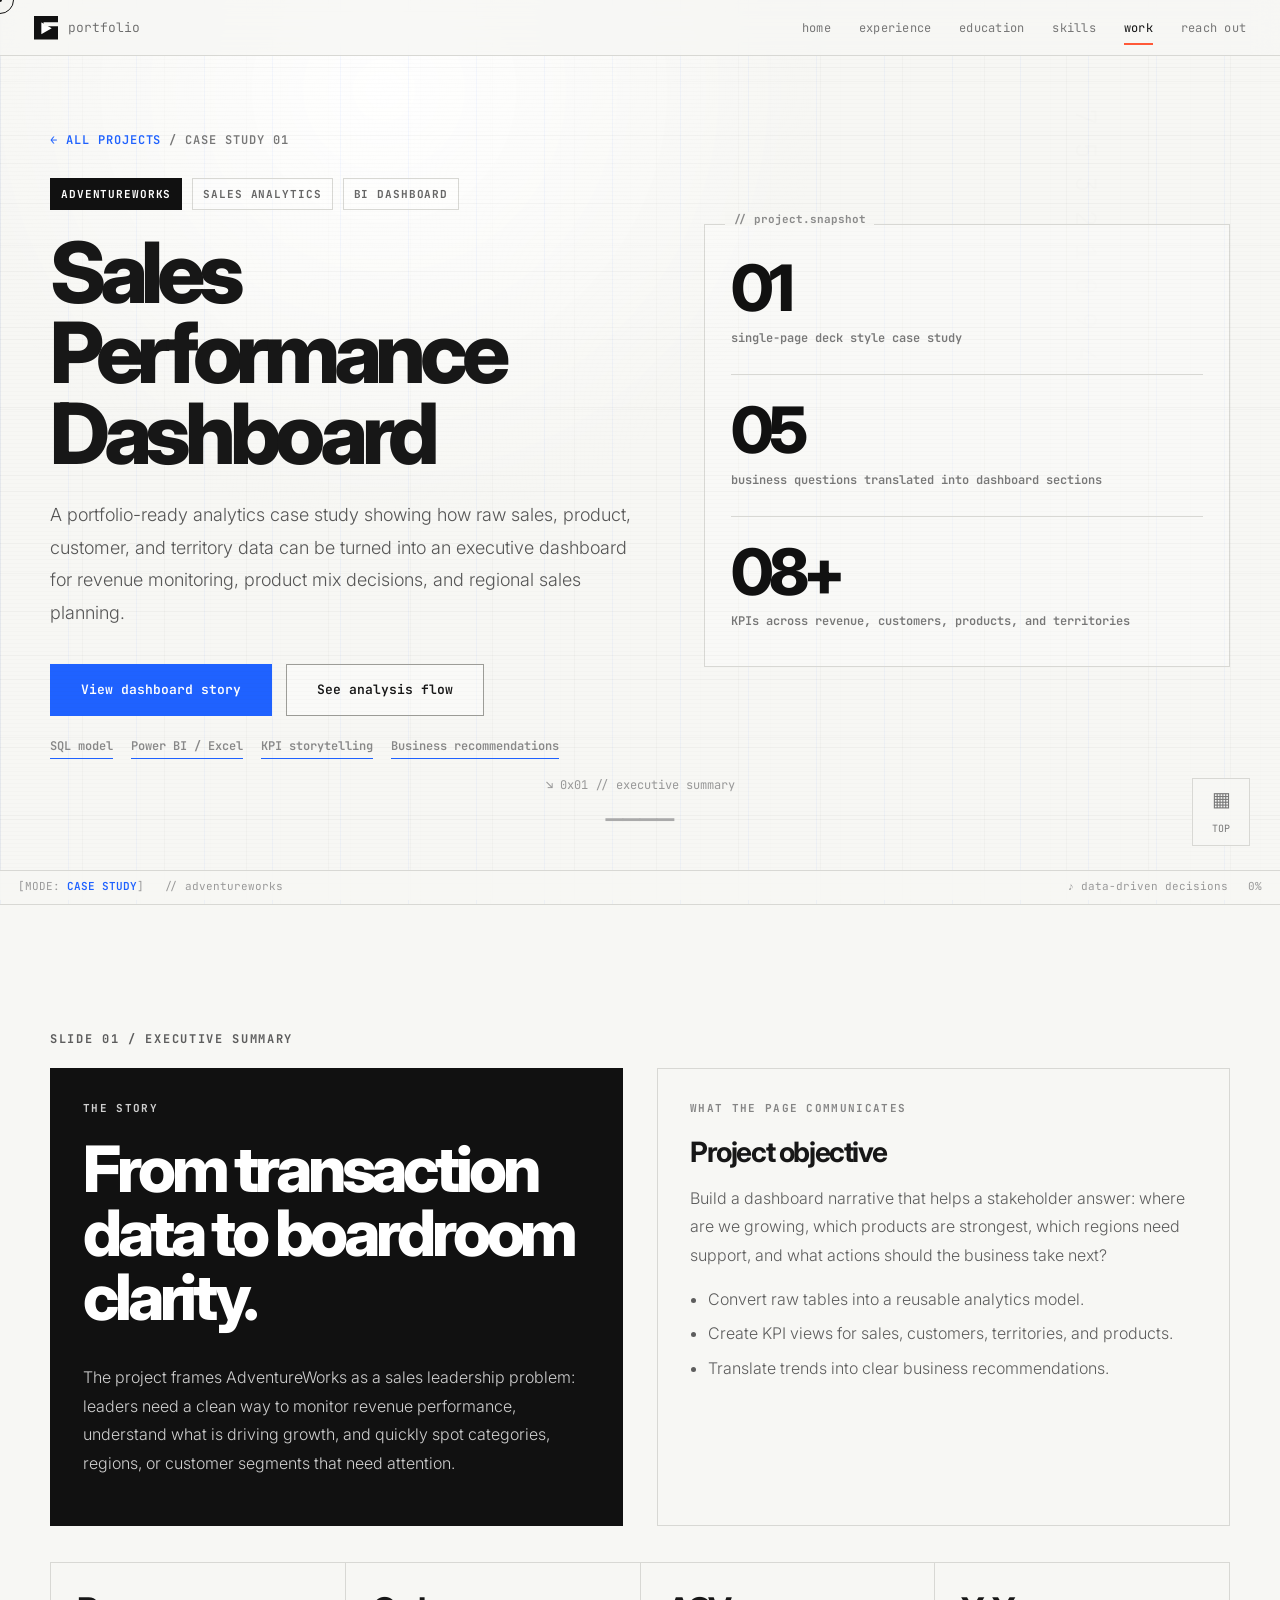
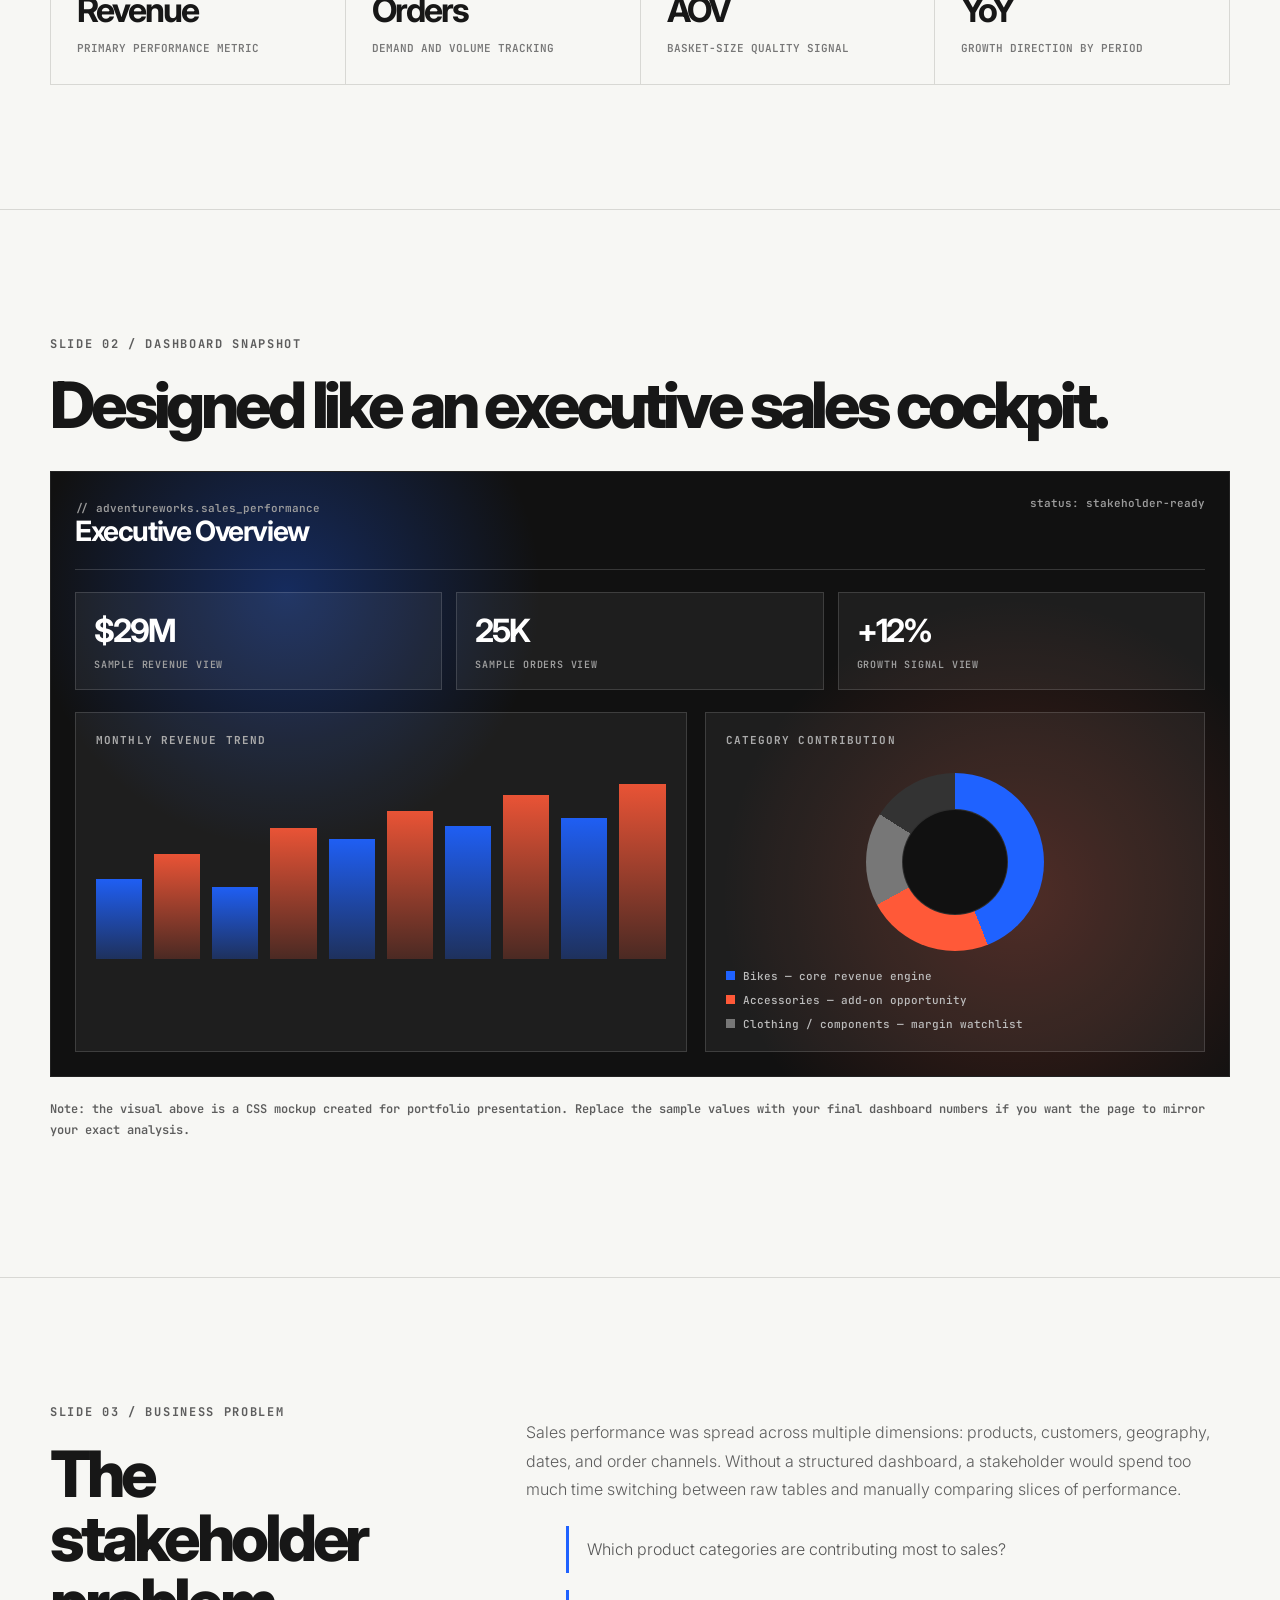
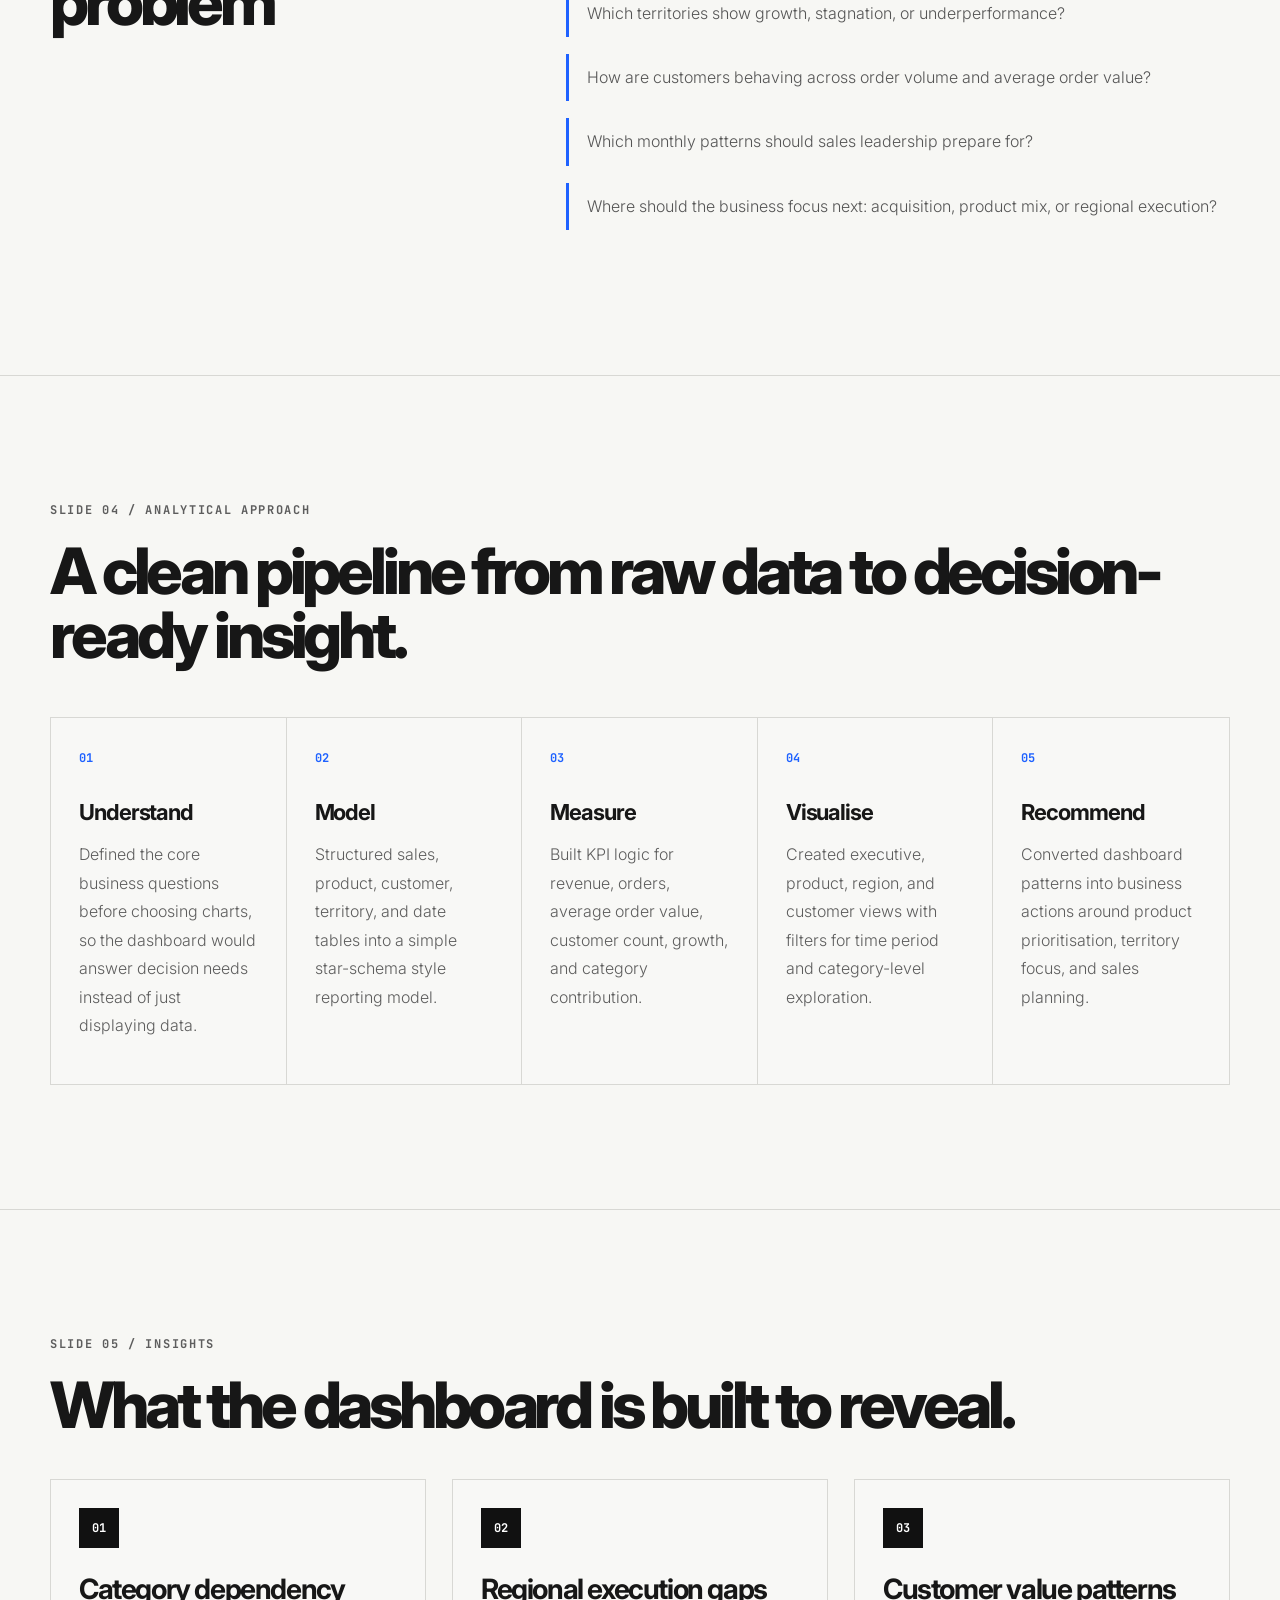
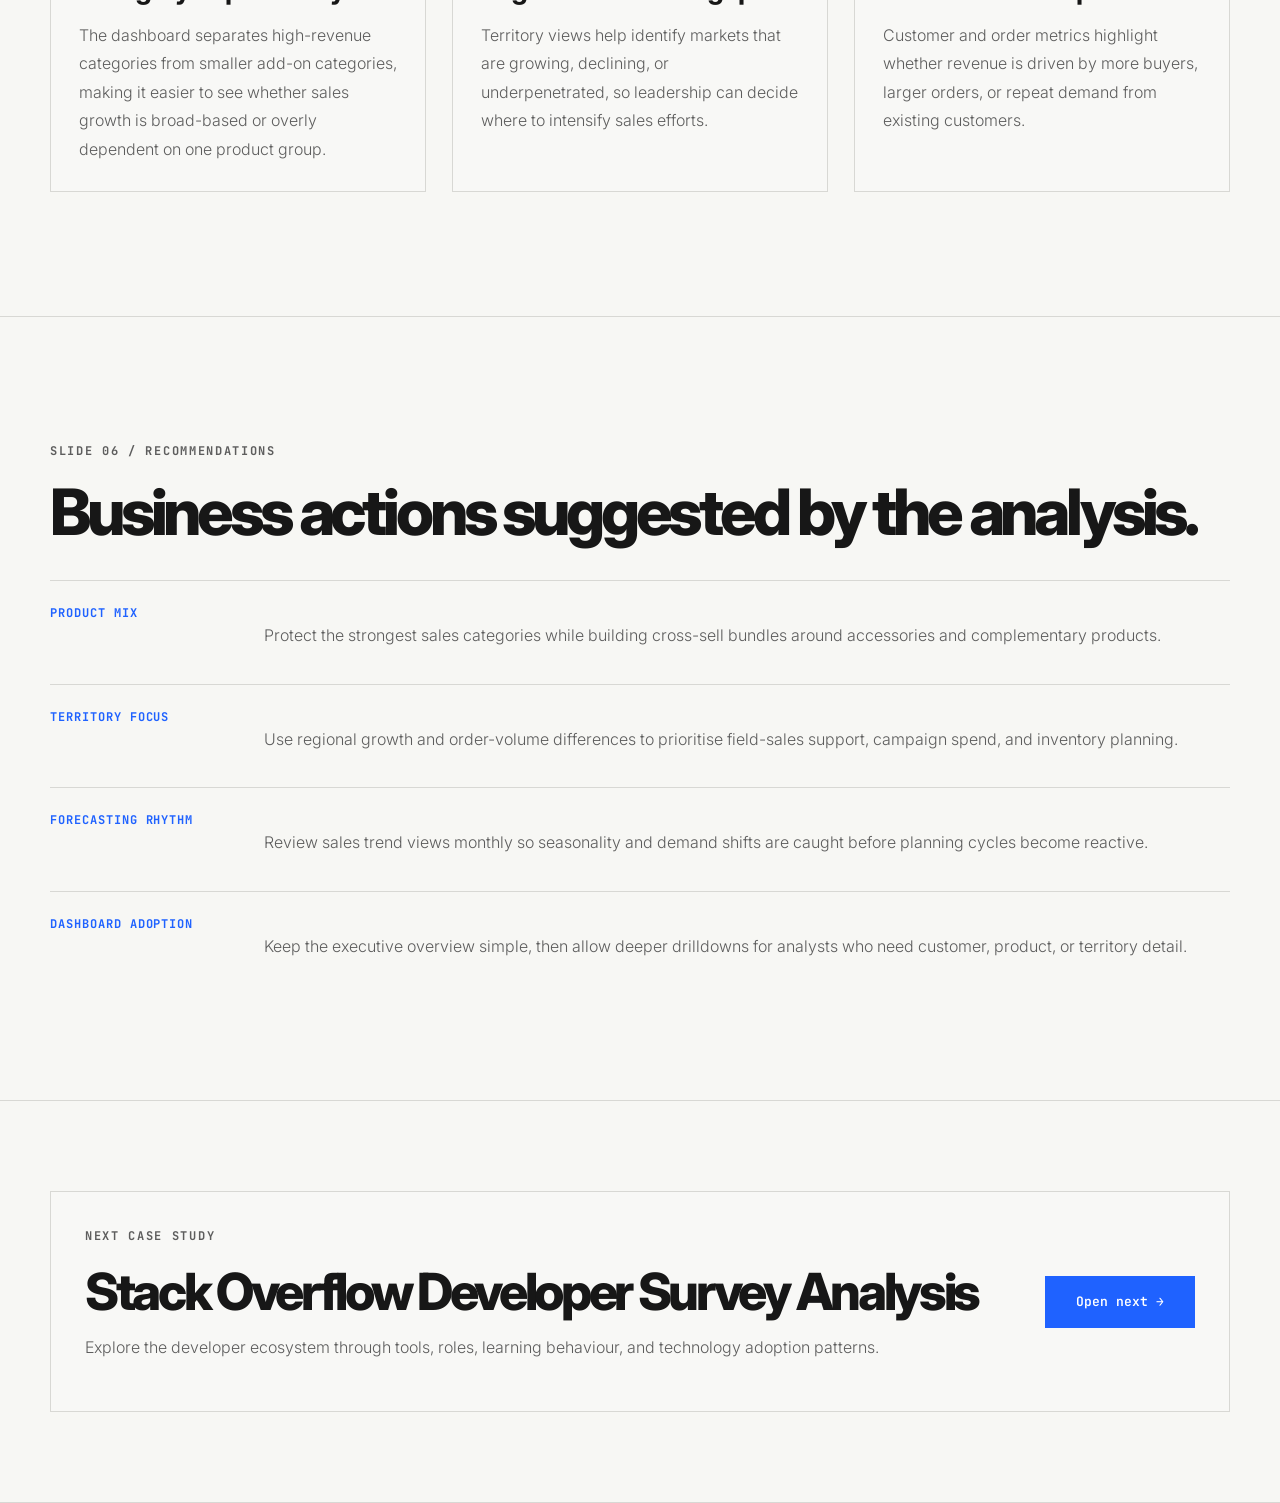
==== adventureworks.html @ e832372d "projects page added" ====
<!DOCTYPE html>
<html lang="en">
<head>
  <meta charset="UTF-8" />
  <meta name="viewport" content="width=device-width, initial-scale=1.0" />
  <title>AdventureWorks Case Study — Abhinav Dhiman</title>
  <link rel="preconnect" href="https://fonts.googleapis.com">
  <link rel="preconnect" href="https://fonts.gstatic.com" crossorigin>
  <link href="https://fonts.googleapis.com/css2?family=Inter:wght@300;400;500;600;700;800&family=JetBrains+Mono:wght@300;400;500;600;700&display=swap" rel="stylesheet">
  <link rel="stylesheet" href="styles.css" />
</head>
<body class="case-study-page">
  <div class="cursor" aria-hidden="true"><span></span></div>
  <div class="scanlines" aria-hidden="true"></div>

  <header class="site-header" id="header">
    <a href="index.html#home" class="brand" aria-label="Abhinav Dhiman home">
      <span class="brand-mark">▶</span>
      <span>portfolio</span>
    </a>
    <nav class="nav" aria-label="Primary navigation">
      <a href="index.html#home">home</a>
      <a href="index.html#experience">experience</a>
      <a href="index.html#education">education</a>
      <a href="index.html#skills">skills</a>
      <a href="index.html#work" class="active">work</a>
      <a href="index.html#contact">reach out</a>
    </nav>
  </header>

  <main>
    <section class="case-hero section" id="overview">
      <div class="matrix-bg" aria-hidden="true"></div>
      <div class="container case-hero-grid">
        <div class="reveal">
          <div class="crumb"><a href="projects.html">← all projects</a> / case study 01</div>
          <div class="case-kicker"><span>AdventureWorks</span><span>Sales Analytics</span><span>BI Dashboard</span></div>
          <h1>Sales Performance Dashboard</h1>
          <p class="case-subtitle">A portfolio-ready analytics case study showing how raw sales, product, customer, and territory data can be turned into an executive dashboard for revenue monitoring, product mix decisions, and regional sales planning.</p>
          <div class="case-actions">
            <a class="btn primary" href="#dashboard">View dashboard story</a>
            <a class="btn secondary" href="#process">See analysis flow</a>
          </div>
          <div class="code-strip">
            <span>SQL model</span><span>Power BI / Excel</span><span>KPI storytelling</span><span>Business recommendations</span>
          </div>
        </div>
        <aside class="case-side-panel reveal">
          <div class="case-metric-hero"><b>01</b><span>single-page deck style case study</span></div>
          <div class="case-metric-hero"><b>05</b><span>business questions translated into dashboard sections</span></div>
          <div class="case-metric-hero"><b>08+</b><span>KPIs across revenue, customers, products, and territories</span></div>
        </aside>
      </div>
      <a class="scroll-cue" href="#summary">↘ 0x01 // executive summary<span>────</span></a>
    </section>

    <section class="case-section" id="summary">
      <div class="container">
        <p class="slide-label reveal">slide 01 / executive summary</p>
        <div class="deck-grid">
          <article class="deck-card featured reveal">
            <span class="mini-label">the story</span>
            <h2>From transaction data to boardroom clarity.</h2>
            <p>The project frames AdventureWorks as a sales leadership problem: leaders need a clean way to monitor revenue performance, understand what is driving growth, and quickly spot categories, regions, or customer segments that need attention.</p>
          </article>
          <article class="deck-card reveal">
            <span class="mini-label">what the page communicates</span>
            <h3>Project objective</h3>
            <p>Build a dashboard narrative that helps a stakeholder answer: where are we growing, which products are strongest, which regions need support, and what actions should the business take next?</p>
            <ul>
              <li>Convert raw tables into a reusable analytics model.</li>
              <li>Create KPI views for sales, customers, territories, and products.</li>
              <li>Translate trends into clear business recommendations.</li>
            </ul>
          </article>
        </div>

        <div class="stat-grid reveal">
          <div class="stat-card"><b>Revenue</b><span>primary performance metric</span></div>
          <div class="stat-card"><b>Orders</b><span>demand and volume tracking</span></div>
          <div class="stat-card"><b>AOV</b><span>basket-size quality signal</span></div>
          <div class="stat-card"><b>YoY</b><span>growth direction by period</span></div>
        </div>
      </div>
    </section>

    <section class="case-section" id="dashboard">
      <div class="container">
        <p class="slide-label reveal">slide 02 / dashboard snapshot</p>
        <h2 class="reveal">Designed like an executive sales cockpit.</h2>
        <div class="dashboard-frame reveal" aria-label="AdventureWorks dashboard visual mockup">
          <div class="dash-top">
            <div>
              <span>// adventureworks.sales_performance</span>
              <h3>Executive Overview</h3>
            </div>
            <span>status: stakeholder-ready</span>
          </div>
          <div class="dash-kpis">
            <div><b>$29M</b><small>sample revenue view</small></div>
            <div><b>25K</b><small>sample orders view</small></div>
            <div><b>+12%</b><small>growth signal view</small></div>
          </div>
          <div class="dash-body">
            <div class="chart-panel">
              <div class="chart-title">monthly revenue trend</div>
              <div class="bars"><i style="height:42%"></i><i style="height:55%"></i><i style="height:38%"></i><i style="height:69%"></i><i style="height:63%"></i><i style="height:78%"></i><i style="height:70%"></i><i style="height:86%"></i><i style="height:74%"></i><i style="height:92%"></i></div>
            </div>
            <div class="chart-panel">
              <div class="chart-title">category contribution</div>
              <div class="donut"></div>
              <div class="legend">
                <span><i></i>Bikes — core revenue engine</span>
                <span><i></i>Accessories — add-on opportunity</span>
                <span><i></i>Clothing / components — margin watchlist</span>
              </div>
            </div>
          </div>
        </div>
        <p class="case-note reveal">Note: the visual above is a CSS mockup created for portfolio presentation. Replace the sample values with your final dashboard numbers if you want the page to mirror your exact analysis.</p>
      </div>
    </section>

    <section class="case-section" id="problem">
      <div class="container two-col-copy">
        <div class="reveal">
          <p class="slide-label">slide 03 / business problem</p>
          <h2>The stakeholder problem</h2>
        </div>
        <div class="reveal">
          <p>Sales performance was spread across multiple dimensions: products, customers, geography, dates, and order channels. Without a structured dashboard, a stakeholder would spend too much time switching between raw tables and manually comparing slices of performance.</p>
          <ul class="question-list">
            <li>Which product categories are contributing most to sales?</li>
            <li>Which territories show growth, stagnation, or underperformance?</li>
            <li>How are customers behaving across order volume and average order value?</li>
            <li>Which monthly patterns should sales leadership prepare for?</li>
            <li>Where should the business focus next: acquisition, product mix, or regional execution?</li>
          </ul>
        </div>
      </div>
    </section>

    <section class="case-section" id="process">
      <div class="container">
        <p class="slide-label reveal">slide 04 / analytical approach</p>
        <h2 class="reveal">A clean pipeline from raw data to decision-ready insight.</h2>
        <div class="process-grid reveal">
          <article class="process-step"><small>01</small><h3>Understand</h3><p>Defined the core business questions before choosing charts, so the dashboard would answer decision needs instead of just displaying data.</p></article>
          <article class="process-step"><small>02</small><h3>Model</h3><p>Structured sales, product, customer, territory, and date tables into a simple star-schema style reporting model.</p></article>
          <article class="process-step"><small>03</small><h3>Measure</h3><p>Built KPI logic for revenue, orders, average order value, customer count, growth, and category contribution.</p></article>
          <article class="process-step"><small>04</small><h3>Visualise</h3><p>Created executive, product, region, and customer views with filters for time period and category-level exploration.</p></article>
          <article class="process-step"><small>05</small><h3>Recommend</h3><p>Converted dashboard patterns into business actions around product prioritisation, territory focus, and sales planning.</p></article>
        </div>
      </div>
    </section>

    <section class="case-section" id="insights">
      <div class="container">
        <p class="slide-label reveal">slide 05 / insights</p>
        <h2 class="reveal">What the dashboard is built to reveal.</h2>
        <div class="insight-grid">
          <article class="insight-card reveal"><span class="num">01</span><h3>Category dependency</h3><p>The dashboard separates high-revenue categories from smaller add-on categories, making it easier to see whether sales growth is broad-based or overly dependent on one product group.</p></article>
          <article class="insight-card reveal"><span class="num">02</span><h3>Regional execution gaps</h3><p>Territory views help identify markets that are growing, declining, or underpenetrated, so leadership can decide where to intensify sales efforts.</p></article>
          <article class="insight-card reveal"><span class="num">03</span><h3>Customer value patterns</h3><p>Customer and order metrics highlight whether revenue is driven by more buyers, larger orders, or repeat demand from existing customers.</p></article>
        </div>
      </div>
    </section>

    <section class="case-section" id="recommendations">
      <div class="container">
        <p class="slide-label reveal">slide 06 / recommendations</p>
        <h2 class="reveal">Business actions suggested by the analysis.</h2>
        <div class="recommendation-list reveal">
          <div class="recommendation-item"><strong>Product mix</strong><p>Protect the strongest sales categories while building cross-sell bundles around accessories and complementary products.</p></div>
          <div class="recommendation-item"><strong>Territory focus</strong><p>Use regional growth and order-volume differences to prioritise field-sales support, campaign spend, and inventory planning.</p></div>
          <div class="recommendation-item"><strong>Forecasting rhythm</strong><p>Review sales trend views monthly so seasonality and demand shifts are caught before planning cycles become reactive.</p></div>
          <div class="recommendation-item"><strong>Dashboard adoption</strong><p>Keep the executive overview simple, then allow deeper drilldowns for analysts who need customer, product, or territory detail.</p></div>
        </div>
      </div>
    </section>

    <section class="case-section compact" id="next">
      <div class="container">
        <div class="next-project reveal">
          <div>
            <p class="slide-label">next case study</p>
            <h2>Stack Overflow Developer Survey Analysis</h2>
            <p>Explore the developer ecosystem through tools, roles, learning behaviour, and technology adoption patterns.</p>
          </div>
          <a class="btn primary" href="stackoverflow.html">Open next →</a>
        </div>
      </div>
    </section>
  </main>

  <button class="top-btn" onclick="window.scrollTo({top:0,behavior:'smooth'})" aria-label="Back to top">▦<br><span>TOP</span></button>
  <div class="statusbar"><span>[MODE: <b>CASE STUDY</b>]</span><span>// adventureworks</span><span>♪ data-driven decisions</span><span id="progress">0%</span></div>
  <script src="script.js"></script>
</body>
</html>
---- styles.css ----
:root{
  --bg:#f7f7f4; --ink:#171717; --muted:#7c7c7c; --faint:#ababab; --line:#d8d8d4;
  --blue:#1f62ff; --orange:#ff5938; --green:#2fbf62; --panel:#efefeb;
  --mono:'JetBrains Mono','Courier New',monospace; --sans:'Inter',Arial,sans-serif;
}
*{box-sizing:border-box} html{scroll-behavior:smooth} body{margin:0;background:var(--bg);color:var(--ink);font-family:var(--sans);font-weight:300;overflow-x:hidden;cursor:none}
a,button{cursor:none} a{color:inherit;text-decoration:none}
body:before{content:"";position:fixed;inset:0;z-index:-4;pointer-events:none;background:radial-gradient(circle at 30% 10%,rgba(255,255,255,.96),transparent 36%),linear-gradient(90deg,rgba(0,0,0,.025) 1px,transparent 1px),linear-gradient(0deg,rgba(0,0,0,.018) 1px,transparent 1px);background-size:auto,82px 82px,82px 82px}.scanlines{position:fixed;inset:0;pointer-events:none;background:repeating-linear-gradient(0deg,rgba(0,0,0,.018),rgba(0,0,0,.018) 1px,transparent 1px,transparent 4px);opacity:.52;z-index:50;mix-blend-mode:multiply}.site-header{height:56px;position:fixed;inset:0 0 auto;z-index:70;display:flex;align-items:center;justify-content:space-between;padding:0 34px;background:rgba(247,247,244,.80);backdrop-filter:blur(12px);border-bottom:1px solid var(--line)}.brand{display:flex;align-items:center;gap:10px;font-family:var(--mono);font-size:13px;color:#666}.brand-mark{width:24px;height:24px;background:#111;color:#fff;display:grid;place-items:center;font:700 13px var(--sans);clip-path:polygon(0 0,100% 0,100% 28%,40% 28%,40% 45%,100% 45%,100% 100%,0 100%)}.nav{display:flex;gap:28px}.nav a{font:400 12px var(--mono);color:#777;letter-spacing:.02em;padding:22px 0;position:relative}.nav a:after{content:"";position:absolute;left:0;bottom:13px;width:0;height:2px;background:var(--orange);transition:.25s}.nav a:hover,.nav a.active{color:#111}.nav a:hover:after,.nav a.active:after{width:100%}.container{width:min(1180px,calc(100% - 56px));margin:0 auto}.section{position:relative;min-height:78vh;padding:145px 0;border-bottom:1px solid var(--line);overflow:hidden}.hero{min-height:100vh;display:flex;align-items:center}.hero-grid{display:grid;grid-template-columns:1fr .85fr;align-items:center;gap:96px}.eyebrow{font:500 13px var(--mono);color:#8d8d8d;margin:0 0 16px}.stats-line{font:500 13px var(--mono);color:#999;margin:0 0 22px}.stats-line span{color:var(--blue);text-decoration:underline;text-underline-offset:3px}.hero h1{font-size:clamp(58px,7vw,104px);line-height:.96;margin:0 0 22px;font-weight:800;letter-spacing:-.075em;text-shadow:0 8px 0 rgba(31,98,255,.13),1px 0 0 rgba(255,89,56,.25)}.hero h2{font:500 18px/1.5 var(--mono);color:#777;margin:0 0 26px}.lead{max-width:610px;color:#646464;line-height:1.85;font-size:16px}.hero-actions{display:flex;gap:14px;flex-wrap:wrap;margin-top:34px}.btn{height:52px;padding:0 30px;display:inline-flex;align-items:center;justify-content:center;border:1px solid #9d9d98;background:transparent;font:600 13px var(--mono);transition:.25s;position:relative;overflow:hidden}.btn:before{content:"";position:absolute;inset:0;background:rgba(31,98,255,.07);transform:translateX(-105%);transition:.25s}.btn:hover:before{transform:translateX(0)}.btn.primary{background:var(--blue);border-color:var(--blue);color:white}.btn.secondary{background:rgba(255,255,255,.35)}.btn.tertiary{border-color:transparent;color:var(--blue);padding-inline:18px}.btn:hover{transform:translateY(-2px);border-color:var(--blue);box-shadow:0 16px 38px rgba(0,0,0,.06)}.photo-frame{justify-self:center;width:min(430px,100%);border:1px solid rgba(0,0,0,.10);padding:28px;background:rgba(255,255,255,.18)}.photo-box{height:520px;background:linear-gradient(135deg,#e7e5df,#f6f5f1);display:grid;place-items:center;position:relative}.photo-box:before{content:"";position:absolute;inset:20%;background:radial-gradient(circle,rgba(31,98,255,.14),transparent 56%);filter:blur(24px)}.photo-box small,.photo-icon{position:relative;color:#8e8e8e;font-family:var(--mono)}.photo-icon{font-size:40px;opacity:.35}.photo-box small{position:absolute;top:50%;transform:translateY(32px)}.matrix-bg{position:absolute;inset:0;pointer-events:none;opacity:.26;background:linear-gradient(90deg,rgba(0,0,0,.02) 1px,transparent 1px),linear-gradient(0deg,rgba(0,0,0,.02) 1px,transparent 1px);background-size:70px 70px}.matrix-bg:after{content:"7 5 3 2 1 0 9 4";position:absolute;right:13%;top:12%;font:300 28px/2 var(--mono);white-space:pre;color:rgba(0,0,0,.04);writing-mode:vertical-rl}.scroll-cue{position:absolute;bottom:66px;left:50%;transform:translateX(-50%);font:12px var(--mono);color:#999;text-align:center}.scroll-cue span{display:block;font-size:28px;margin-top:8px;color:#aaa}.section-number{position:absolute;right:9%;top:105px;font-size:128px;font-weight:800;color:rgba(0,0,0,.052);letter-spacing:-.08em}.section h2{font-size:clamp(48px,5vw,72px);line-height:1.02;margin:0 0 52px;font-weight:800;letter-spacing:-.065em;text-shadow:0 7px 0 rgba(31,98,255,.09),1px 0 0 rgba(255,89,56,.18)}.section-head{position:relative;max-width:720px}.history-list{max-width:980px;margin:45px auto 0}.history-item{display:grid;grid-template-columns:210px 1fr;gap:48px;padding:34px 0;border-bottom:1px solid var(--line)}.history-date{font:12px var(--mono);color:#777}.history-date i{display:block;width:9px;height:9px;background:var(--blue);margin-top:24px}.history-copy h3{font-size:25px;margin:0 0 6px;font-weight:700;letter-spacing:-.04em}.meta{font-family:var(--mono)!important;color:#777!important;font-size:13px!important}.history-copy p{line-height:1.75;color:#555;margin:12px 0}.tags{display:flex;gap:9px;flex-wrap:wrap;margin-top:16px}.tags span{font:11px var(--mono);padding:6px 10px;border:1px solid var(--line);background:#eeeeeb;color:#7d7d7d}.education-grid{display:grid;grid-template-columns:repeat(4,1fr);gap:52px;margin-top:78px}.education-grid article small{font:12px var(--mono);color:#626262;border-bottom:3px solid var(--blue);padding-bottom:8px}.education-grid article:nth-child(2) small{border-color:var(--orange)}.education-grid article:nth-child(3) small{border-color:#222}.education-grid article:nth-child(4) small{border-color:#8b6dcb}.education-grid h3{font-size:22px;line-height:1.2;letter-spacing:-.04em;margin:34px 0 12px}.education-grid p,.education-grid span{display:block;color:#666;font-family:var(--mono);line-height:1.7}.skills-grid{display:grid;grid-template-columns:repeat(3,1fr);gap:76px;margin-top:58px}.skill-group h3{font:700 15px var(--mono);letter-spacing:.12em;text-transform:uppercase;color:#333;margin:0 0 30px}.skill-row{position:relative;padding:0 0 21px;margin:0 0 22px;border-bottom:1px solid #bdbdb8}.skill-row span{font-size:18px;font-weight:500;color:#303030}.skill-row b{float:right;color:#777;font:12px var(--mono)}.skill-row i{position:absolute;left:0;bottom:-1px;height:2px;width:var(--w);background:#555}.projects .project-grid{display:grid;grid-template-columns:repeat(3,1fr);gap:34px}.project-card{border:1px solid var(--line);background:rgba(247,247,244,.64);transition:.25s}.project-card:hover{border-color:var(--blue);transform:translateY(-6px);box-shadow:0 22px 60px rgba(0,0,0,.06)}.visual{height:250px;background:linear-gradient(135deg,#24374b,#11131a);display:grid;place-items:center;color:#878787;font:12px var(--mono);position:relative;overflow:hidden}.visual:after{content:"";position:absolute;inset:0;background:radial-gradient(circle at 18% 70%,rgba(31,98,255,.4),transparent 30%)}.project-info{padding:28px}.year{font:700 12px var(--mono);color:white;background:#777;padding:5px 8px;margin-right:12px}.role{font:600 12px var(--mono);color:var(--blue)}.project-info h3{font-size:28px;line-height:1.08;margin:18px 0 18px;letter-spacing:-.055em}.project-info p{color:#5f5f5f;line-height:1.75}.project-info a{display:inline-block;margin-top:18px;color:var(--blue);font:13px var(--mono)}.center{text-align:center;margin-top:56px}.beyond-grid{display:grid;grid-template-columns:repeat(4,1fr);gap:0;margin-top:74px}.beyond-grid article{padding:0 34px;border-left:1px solid var(--line);min-height:260px}.beyond-grid article:first-child{border-left:none}.beyond-grid i{display:block;width:14px;height:14px;margin-bottom:30px}.beyond-grid .blue{background:var(--blue);box-shadow:13px 0 0 var(--blue),0 13px 0 var(--blue),13px 13px 0 var(--blue)}.beyond-grid .orange{background:var(--orange)}.beyond-grid .black{background:#111}.beyond-grid h3{font-size:22px;line-height:1.2;letter-spacing:-.04em;margin:0 0 10px}.beyond-grid p{line-height:1.75;color:#555}.contact-layout{max-width:980px}.contact .section-number{top:105px}.availability{display:inline-block;margin:8px 0 34px;padding:12px 18px;border:1px solid rgba(47,191,98,.28);background:rgba(47,191,98,.06);color:#348b47;font:600 12px var(--mono)}.contact-lead{font-size:21px;line-height:1.65;color:#555;max-width:900px}.contact-form{display:grid;grid-template-columns:1fr 1fr;gap:28px 56px;margin-top:58px}.contact-form label{font:600 12px var(--mono);color:#666;text-transform:lowercase}.contact-form input,.contact-form textarea{display:block;width:100%;margin-top:14px;background:transparent;border:0;border-bottom:1px solid var(--line);padding:13px 0;font:400 16px var(--sans);outline:none;color:#111}.contact-form textarea{height:130px;resize:vertical}.contact-form .wide{grid-column:1/-1}.contact-form button{width:max-content;margin-top:25px}.contact-meta{display:grid;grid-template-columns:1fr 1fr 1fr;gap:60px;margin-top:90px;padding-top:40px;border-top:1px solid var(--line)}.contact-meta strong{display:block;font:700 12px var(--mono);letter-spacing:.1em;color:#777;margin-bottom:18px}.contact-meta a,.contact-meta span{display:block;line-height:1.45;color:#333;font-size:18px}.footer{position:relative;min-height:52vh;display:grid;place-items:center;overflow:hidden}.footer-bg{position:absolute;inset:0;background:linear-gradient(90deg,rgba(31,98,255,.14) 1px,transparent 1px),linear-gradient(0deg,rgba(31,98,255,.10) 1px,transparent 1px);background-size:120px 120px;opacity:.22}.footer-inner{position:relative;width:min(1180px,calc(100% - 56px));margin:0 auto}.footer h2{font-size:clamp(52px,8vw,118px);line-height:.95;margin:0;font-weight:800;letter-spacing:.02em;text-shadow:0 8px 0 rgba(31,98,255,.14),1px 0 0 rgba(255,89,56,.25)}.footer p,.footer small{font-family:var(--mono);color:#777}.footer-nav{display:flex;gap:38px;margin:34px 0 42px;flex-wrap:wrap}.footer-nav a{color:#666}.footer-nav a:hover{color:var(--blue)}.footer small{display:flex;justify-content:space-between}.footer small em{font-style:normal}.top-btn{position:fixed;right:30px;bottom:54px;width:58px;height:68px;border:1px solid var(--line);background:rgba(247,247,244,.82);font:20px var(--mono);color:#777;z-index:75}.top-btn span{font-size:10px}.top-btn:hover{border-color:var(--blue);color:var(--blue)}.statusbar{position:fixed;left:0;right:0;bottom:0;height:30px;background:rgba(247,247,244,.92);border-top:1px solid var(--line);z-index:80;display:flex;align-items:center;gap:20px;padding:0 18px;font:11px var(--mono);color:#999}.statusbar span:nth-child(3){margin-left:auto}.statusbar b{color:var(--blue);font-weight:600}.cursor{position:fixed;left:0;top:0;width:28px;height:28px;border:1px solid #111;border-radius:50%;z-index:100;pointer-events:none;transform:translate(-50%,-50%);transition:width .18s,height .18s,border-color .18s;background:rgba(247,247,244,.25);mix-blend-mode:multiply}.cursor span{position:absolute;left:50%;top:50%;width:4px;height:4px;background:#111;border-radius:50%;transform:translate(-50%,-50%)}.cursor.hover{width:58px;height:58px;border-color:var(--blue)}.cursor.hover span{background:var(--blue)}.reveal{opacity:0;transform:translateY(26px);transition:opacity .7s ease,transform .7s ease}.reveal.visible{opacity:1;transform:translateY(0)}
@media(max-width:980px){body{cursor:auto}a,button{cursor:pointer}.cursor,.statusbar{display:none}.site-header{padding:0 18px}.nav{gap:14px;overflow:auto}.nav a{font-size:10px;white-space:nowrap}.section{padding:110px 0}.hero-grid,.history-item,.skills-grid,.contact-form{grid-template-columns:1fr;gap:36px}.hero h1{font-size:58px}.photo-box{height:360px}.education-grid,.projects .project-grid,.beyond-grid{grid-template-columns:1fr}.beyond-grid article{border-left:none;border-top:1px solid var(--line);padding:28px 0}.section-number{font-size:82px;right:6%;top:82px}.contact-meta{grid-template-columns:1fr;gap:28px}.footer small{display:block}.footer h2{font-size:54px}.top-btn{display:none}}

/* User requested updates */
.nav-center{position:absolute;left:50%;top:50%;transform:translate(-50%,-50%);font:700 12px var(--mono);letter-spacing:.18em;color:#444;white-space:nowrap;text-transform:uppercase;pointer-events:none}.hero h1,.section h2,.footer h2{text-shadow:none!important}.three-actions{align-items:flex-start}.action-stack{display:flex;flex-direction:column;align-items:flex-start;gap:12px}.btn.tertiary.underlined{height:auto;padding:0 0 4px;border:0;border-bottom:2px solid var(--blue);color:var(--blue);background:transparent}.btn.tertiary.underlined:before{display:none}.btn.tertiary.underlined:hover{box-shadow:none;transform:translateY(-1px);border-color:var(--blue)}.contact>.section-number{right:9%;top:105px}.contact-layout .section-number{display:none}
@media(max-width:980px){.nav-center{display:none}.action-stack{width:100%}.action-stack .btn.primary{width:max-content}}

/* Contact link updates only */
.contact-meta .contact-link{
  color:#333;
  text-decoration:none;
  text-underline-offset:4px;
  transition:color .2s ease;
  overflow-wrap:anywhere;
}
.contact-meta .contact-link:hover,
.contact-meta .contact-link:focus-visible{
  color:var(--blue);
  text-decoration:underline;
}


/* Fix oversized section numbers so they sit to the right, not over content */
.section-head{position:relative;overflow:visible;}
.section-head .section-number{
  right:-450px;
  top:8px;
  z-index:0;
  pointer-events:none;
}
.section-head > *:not(.section-number){
  position:relative;
  z-index:1;
}
.section.contact{position:relative;}
.contact-layout .section-number{display:block;}
.section.contact .section-number{
  right:-8%;
  top:105px;
  z-index:0;
  pointer-events:none;
}
.contact-layout > *:not(.section-number){
  position:relative;
  z-index:1;
}
@media(max-width:980px){
  .section-head .section-number,
  .section.contact .section-number{
    right:6%;
    top:82px;
  }
}
 .eyebrow{
  color: var(--blue) !important;
 }

 li{
  margin-bottom: 5px;
 }

 .all-projects-page{
  padding-top:120px;
}
.all-projects-page .section-head{
  margin-bottom:60px;
}
.all-projects-page .project-grid{
  margin-top:20px;
}

.big-date{
    font-size:20px;
    font-weight:700;
}

.company-meta{
    display:flex;
    align-items:center;
    gap:10px;
    font-size:20px;
    font-weight:700;
}

.company-logo{
    width:36px;
    height:36px;
    object-fit:contain;
}

.profile-photo{
    width:100%;
    height:100%;
    object-fit:cover;
    border-radius:2px;
}
/* Case study deck pages */
.case-study-page .site-header .nav a[href="index.html#work"]{color:#111}
.case-hero{min-height:100vh;display:flex;align-items:center;padding-top:132px;overflow:hidden}
.case-hero:before{content:"";position:absolute;inset:0;z-index:-1;background:linear-gradient(90deg,rgba(31,98,255,.045) 1px,transparent 1px),linear-gradient(0deg,rgba(0,0,0,.018) 1px,transparent 1px);background-size:68px 68px}.case-hero-grid{display:grid;grid-template-columns:1.05fr .95fr;gap:72px;align-items:center}.crumb{font:600 12px var(--mono);letter-spacing:.08em;color:#777;text-transform:uppercase;margin-bottom:30px}.crumb a{color:var(--blue)}.case-kicker{display:flex;gap:10px;flex-wrap:wrap;margin-bottom:22px}.case-kicker span{font:700 11px var(--mono);letter-spacing:.08em;text-transform:uppercase;padding:8px 10px;border:1px solid var(--line);background:rgba(255,255,255,.36);color:#666}.case-kicker span:first-child{background:#111;color:#fff;border-color:#111}.case-hero h1{font-size:clamp(54px,6.6vw,96px);line-height:.95;margin:0 0 26px;font-weight:800;letter-spacing:-.075em}.case-subtitle{max-width:760px;color:#565656;line-height:1.82;font-size:18px;margin:0}.case-actions{display:flex;gap:14px;flex-wrap:wrap;margin-top:34px}.case-side-panel{border:1px solid var(--line);background:rgba(255,255,255,.28);padding:26px;position:relative}.case-side-panel:before{content:"// project.snapshot";position:absolute;top:-13px;left:20px;background:var(--bg);padding:0 8px;font:700 11px var(--mono);color:#8a8a8a}.case-metric-hero{padding:26px 0;border-bottom:1px solid var(--line)}.case-metric-hero:first-child{padding-top:8px}.case-metric-hero:last-child{border-bottom:0;padding-bottom:8px}.case-metric-hero b{display:block;font-size:clamp(38px,5vw,70px);line-height:.9;font-weight:800;letter-spacing:-.08em;color:#111}.case-metric-hero span{display:block;margin-top:12px;font:600 12px var(--mono);color:#777;line-height:1.6}.case-section{padding:124px 0;border-bottom:1px solid var(--line);position:relative;overflow:hidden}.case-section.compact{padding:90px 0}.slide-label{font:700 12px var(--mono);letter-spacing:.14em;text-transform:uppercase;color:#999;margin:0 0 18px}.case-section h2{font-size:clamp(42px,5vw,70px);line-height:1;margin:0 0 34px;font-weight:800;letter-spacing:-.065em}.case-section h3{font-size:28px;line-height:1.1;letter-spacing:-.05em;margin:0 0 16px}.case-section p{color:#5d5d5d;line-height:1.78}.deck-grid{display:grid;grid-template-columns:1fr 1fr;gap:34px;align-items:stretch}.deck-card{border:1px solid var(--line);background:rgba(247,247,244,.64);padding:32px;min-height:260px;position:relative}.deck-card.featured{background:#111;color:#fff;border-color:#111}.deck-card.featured p,.deck-card.featured .mini-label{color:#cfcfcf}.mini-label{display:block;font:700 11px var(--mono);letter-spacing:.12em;text-transform:uppercase;color:#858585;margin-bottom:22px}.deck-card ul{padding-left:18px;margin:16px 0 0;color:#5d5d5d;line-height:1.82}.deck-card.featured ul{color:#e6e6e6}.stat-grid{display:grid;grid-template-columns:repeat(4,1fr);gap:1px;border:1px solid var(--line);background:var(--line);margin-top:36px}.stat-card{background:var(--bg);padding:26px}.stat-card b{display:block;font-size:34px;letter-spacing:-.06em}.stat-card span{display:block;margin-top:10px;font:600 11px var(--mono);line-height:1.6;color:#777;text-transform:uppercase}.dashboard-frame{border:1px solid #222;background:#111;color:white;min-height:540px;padding:24px;position:relative;overflow:hidden}.dashboard-frame:before{content:"";position:absolute;inset:0;background:radial-gradient(circle at 20% 20%,rgba(31,98,255,.32),transparent 24%),radial-gradient(circle at 82% 70%,rgba(255,89,56,.22),transparent 28%);pointer-events:none}.dash-top{position:relative;display:flex;justify-content:space-between;align-items:flex-start;border-bottom:1px solid rgba(255,255,255,.16);padding-bottom:22px}.dash-top h3{margin:0;color:#fff}.dash-top span{font:600 11px var(--mono);color:#9c9c9c}.dash-kpis{position:relative;display:grid;grid-template-columns:repeat(3,1fr);gap:14px;margin:22px 0}.dash-kpis div{border:1px solid rgba(255,255,255,.14);background:rgba(255,255,255,.055);padding:18px}.dash-kpis b{display:block;font-size:32px;letter-spacing:-.06em}.dash-kpis small{display:block;font:600 10px var(--mono);letter-spacing:.08em;color:#9f9f9f;text-transform:uppercase;margin-top:8px}.dash-body{position:relative;display:grid;grid-template-columns:1.1fr .9fr;gap:18px}.chart-panel{border:1px solid rgba(255,255,255,.14);background:rgba(255,255,255,.055);padding:20px;min-height:260px}.bars{height:190px;display:flex;align-items:end;gap:12px;margin-top:22px}.bars i{display:block;flex:1;background:linear-gradient(180deg,rgba(31,98,255,.95),rgba(31,98,255,.28));min-height:28px}.bars i:nth-child(2n){background:linear-gradient(180deg,rgba(255,89,56,.9),rgba(255,89,56,.2))}.chart-title{font:700 11px var(--mono);color:#aaa;letter-spacing:.1em;text-transform:uppercase}.donut{width:178px;height:178px;border-radius:50%;margin:26px auto 18px;background:conic-gradient(var(--blue) 0 44%,var(--orange) 44% 67%,#777 67% 84%,#333 84% 100%);position:relative}.donut:after{content:"";position:absolute;inset:36px;border-radius:50%;background:#111;border:1px solid rgba(255,255,255,.12)}.legend{display:grid;gap:10px}.legend span{font:500 11px var(--mono);color:#bcbcbc}.legend i{display:inline-block;width:9px;height:9px;background:var(--blue);margin-right:8px}.legend span:nth-child(2) i{background:var(--orange)}.legend span:nth-child(3) i{background:#777}.process-grid{display:grid;grid-template-columns:repeat(5,1fr);gap:0;margin-top:50px;border:1px solid var(--line)}.process-step{padding:28px;border-right:1px solid var(--line);background:rgba(255,255,255,.20);min-height:250px}.process-step:last-child{border-right:0}.process-step small{font:700 12px var(--mono);color:var(--blue)}.process-step h3{font-size:22px;margin-top:34px}.insight-grid{display:grid;grid-template-columns:repeat(3,1fr);gap:26px;margin-top:42px}.insight-card{border:1px solid var(--line);padding:28px;background:rgba(255,255,255,.18);min-height:280px}.insight-card .num{display:inline-grid;place-items:center;width:40px;height:40px;background:#111;color:#fff;font:700 12px var(--mono);margin-bottom:26px}.insight-card p{margin-bottom:0}.recommendation-list{display:grid;gap:18px;margin-top:36px}.recommendation-item{display:grid;grid-template-columns:190px 1fr;gap:24px;border-top:1px solid var(--line);padding-top:24px}.recommendation-item strong{font:700 12px var(--mono);letter-spacing:.08em;text-transform:uppercase;color:var(--blue)}.next-project{display:flex;justify-content:space-between;gap:20px;align-items:center;border:1px solid var(--line);padding:34px;background:rgba(255,255,255,.2)}.next-project h2{font-size:clamp(34px,4vw,58px);margin:0 0 10px}.code-strip{font:600 12px var(--mono);color:#888;display:flex;gap:18px;flex-wrap:wrap;margin-top:22px}.code-strip span{border-bottom:1px solid var(--blue);padding-bottom:4px}.case-note{font:600 12px var(--mono);color:#888;margin-top:22px;line-height:1.7}.two-col-copy{display:grid;grid-template-columns:.75fr 1.25fr;gap:54px}.question-list{display:grid;gap:12px;margin-top:22px}.question-list li{list-style:none;border-left:3px solid var(--blue);padding:10px 0 10px 18px;color:#555;line-height:1.7}.case-footer{position:relative;min-height:42vh;display:grid;place-items:center;text-align:center}.case-footer h2{font-size:clamp(44px,7vw,92px);letter-spacing:-.07em;line-height:.95;margin:0 0 20px}.case-footer p{font-family:var(--mono);color:#777}.survey-grid{display:grid;grid-template-columns:1.1fr .9fr;gap:18px;position:relative}.survey-grid .chart-panel{min-height:220px}.language-cloud{display:flex;gap:10px;flex-wrap:wrap;margin-top:28px}.language-cloud span{font:700 12px var(--mono);border:1px solid rgba(255,255,255,.16);padding:10px 12px;color:#dfdfdf;background:rgba(255,255,255,.05)}.rank-list{display:grid;gap:12px;margin-top:24px}.rank-list div{display:grid;grid-template-columns:28px 1fr auto;gap:10px;align-items:center;font:600 12px var(--mono);color:#ddd}.rank-list i{height:6px;background:var(--blue);display:block}.rank-list div:nth-child(2) i{background:var(--orange)}.rank-list div:nth-child(3) i{background:#777}.rank-list div:nth-child(4) i{background:#555}@media(max-width:980px){.case-hero-grid,.deck-grid,.dash-body,.process-grid,.insight-grid,.stat-grid,.two-col-copy,.survey-grid{grid-template-columns:1fr}.case-hero{padding-top:110px}.case-hero h1{font-size:52px}.case-side-panel{margin-top:20px}.process-step{border-right:0;border-bottom:1px solid var(--line)}.process-step:last-child{border-bottom:0}.recommendation-item{grid-template-columns:1fr}.next-project{display:block}.dashboard-frame{min-height:auto}.dash-kpis{grid-template-columns:1fr}.case-actions .btn{width:100%}.case-section{padding:92px 0}.stat-card b{font-size:28px}}
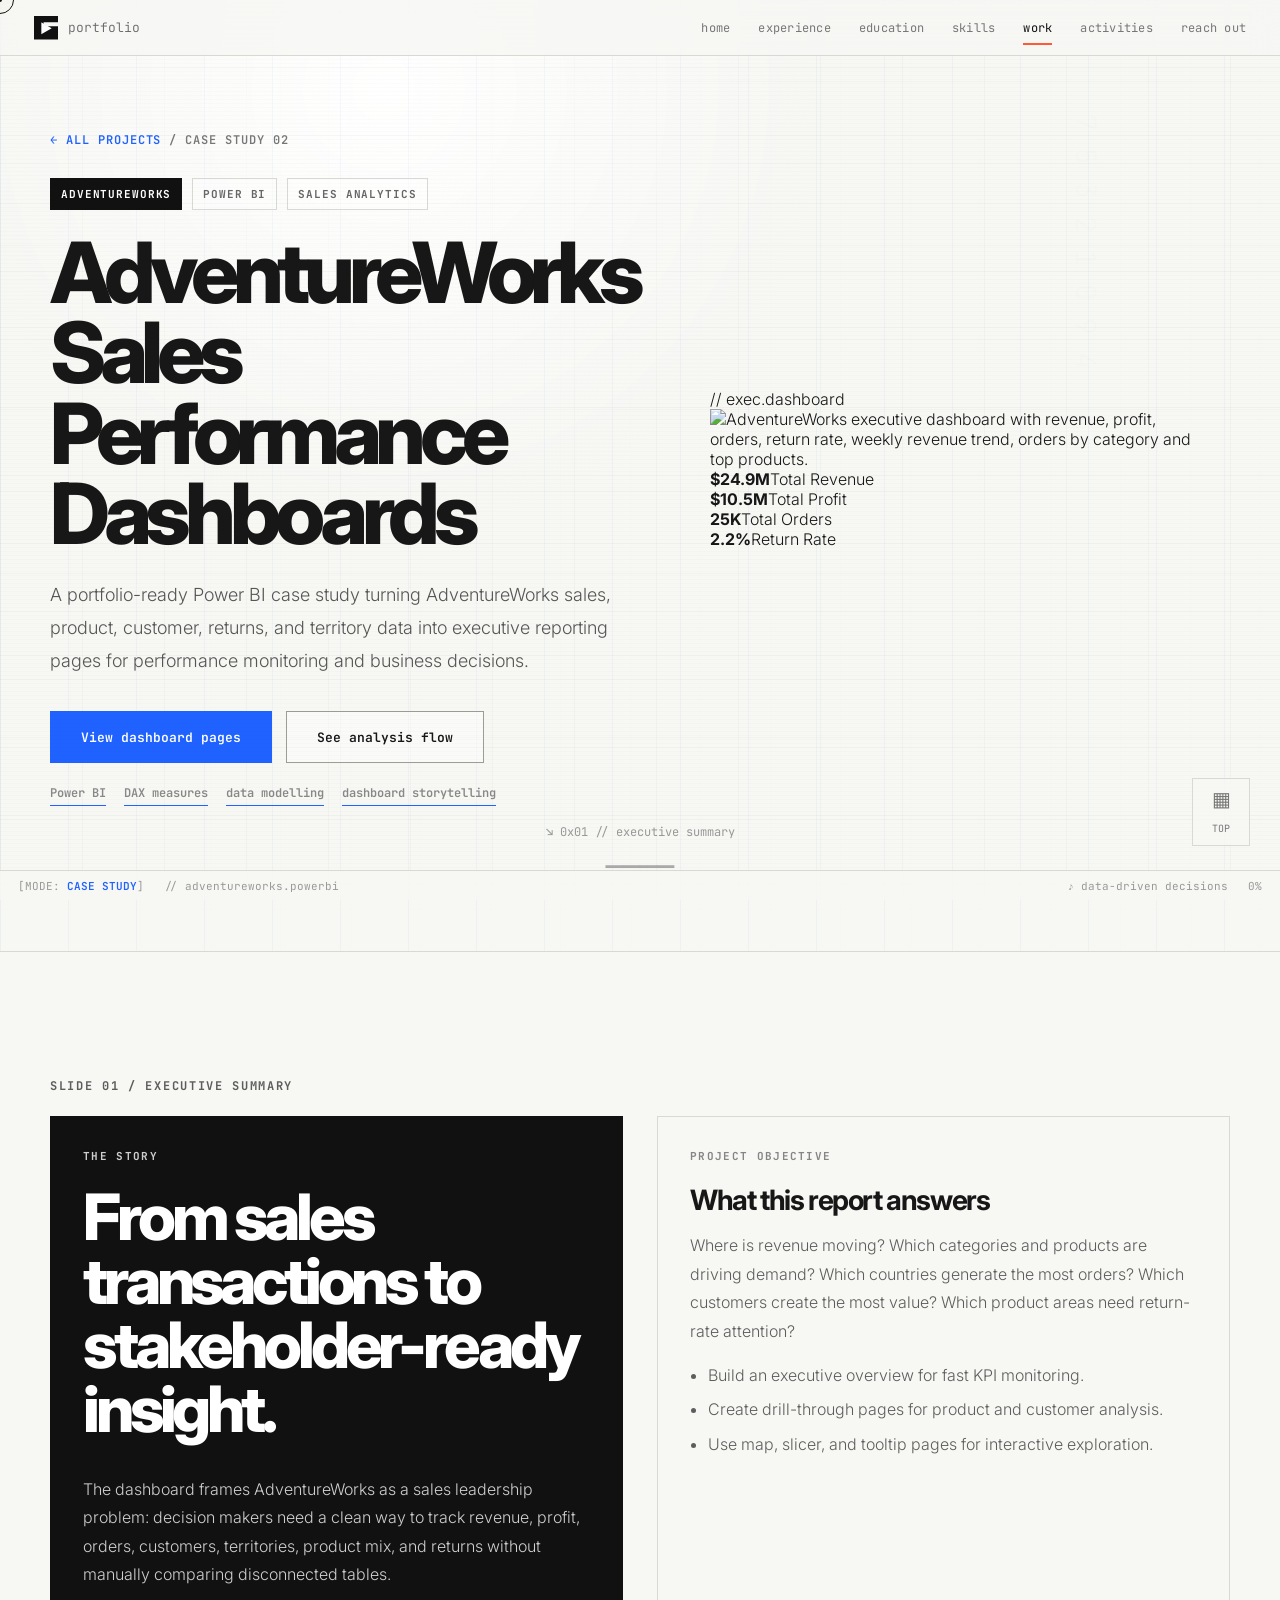
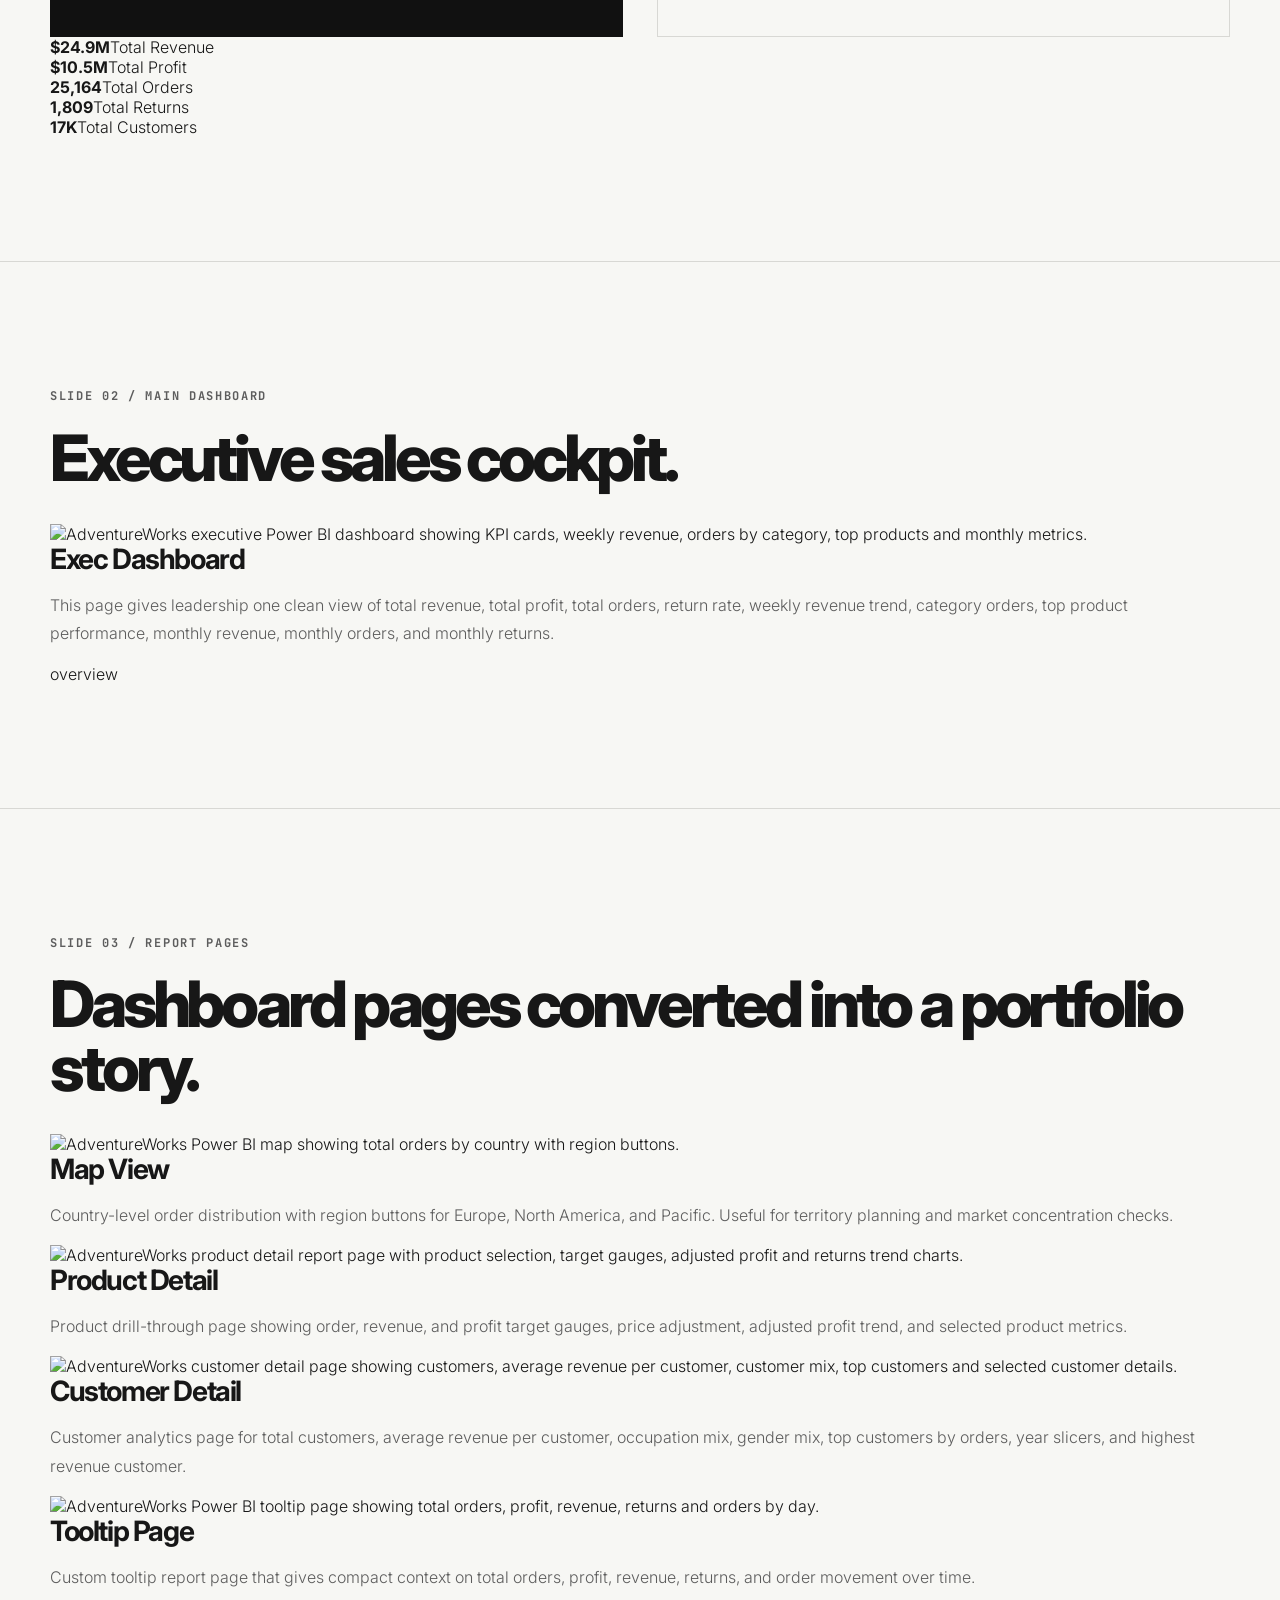
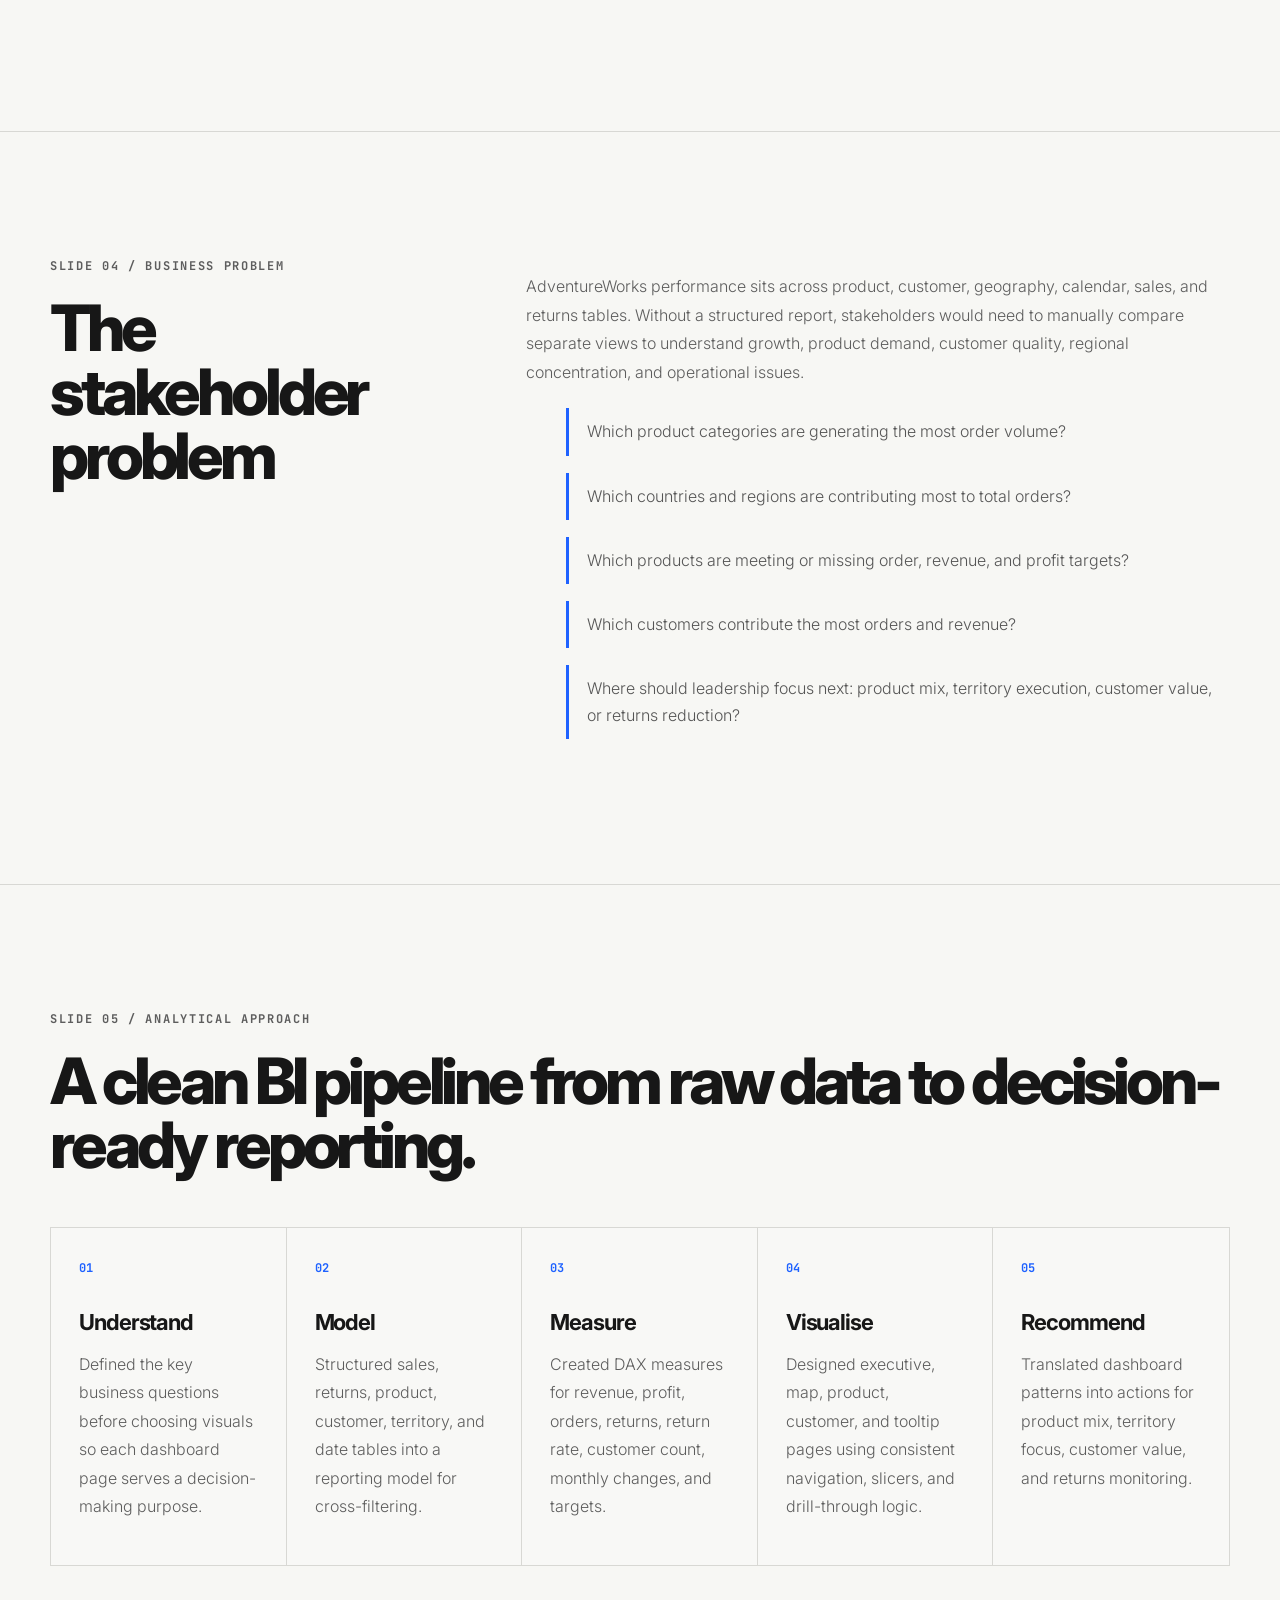
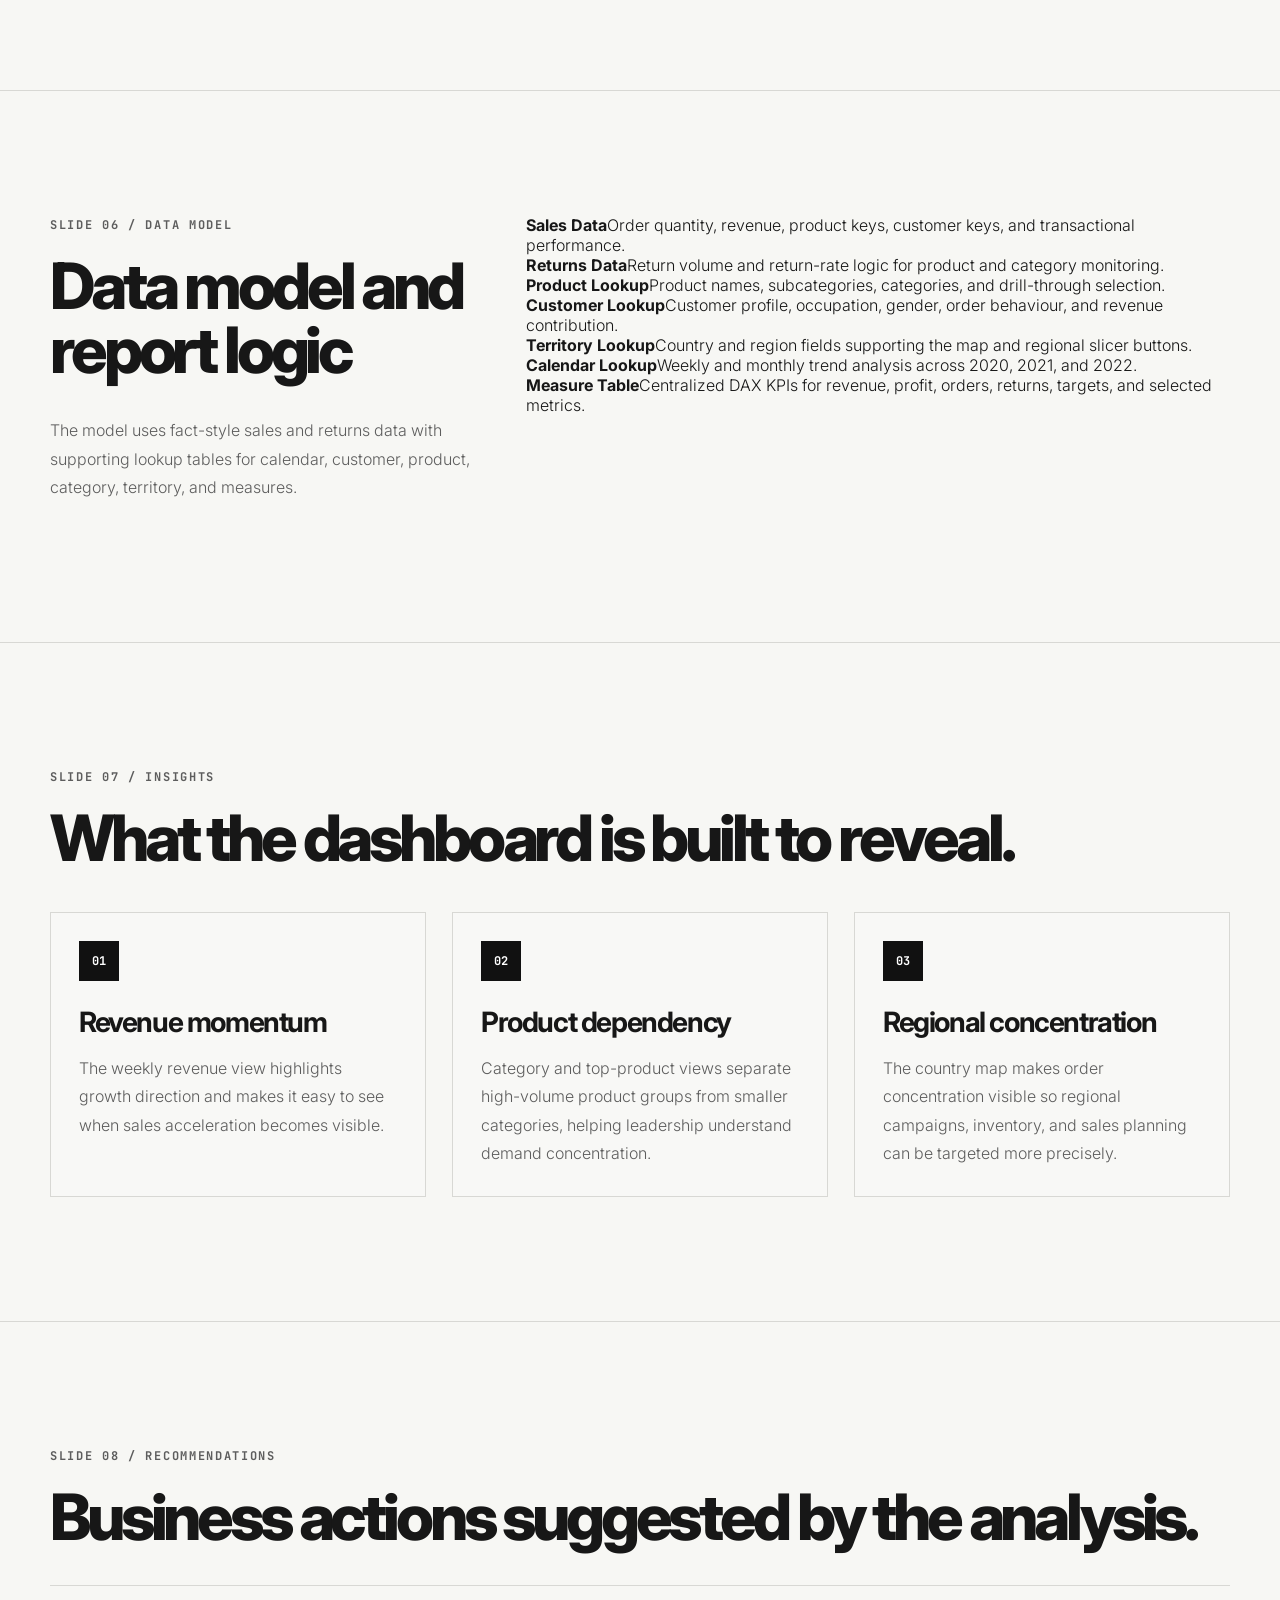
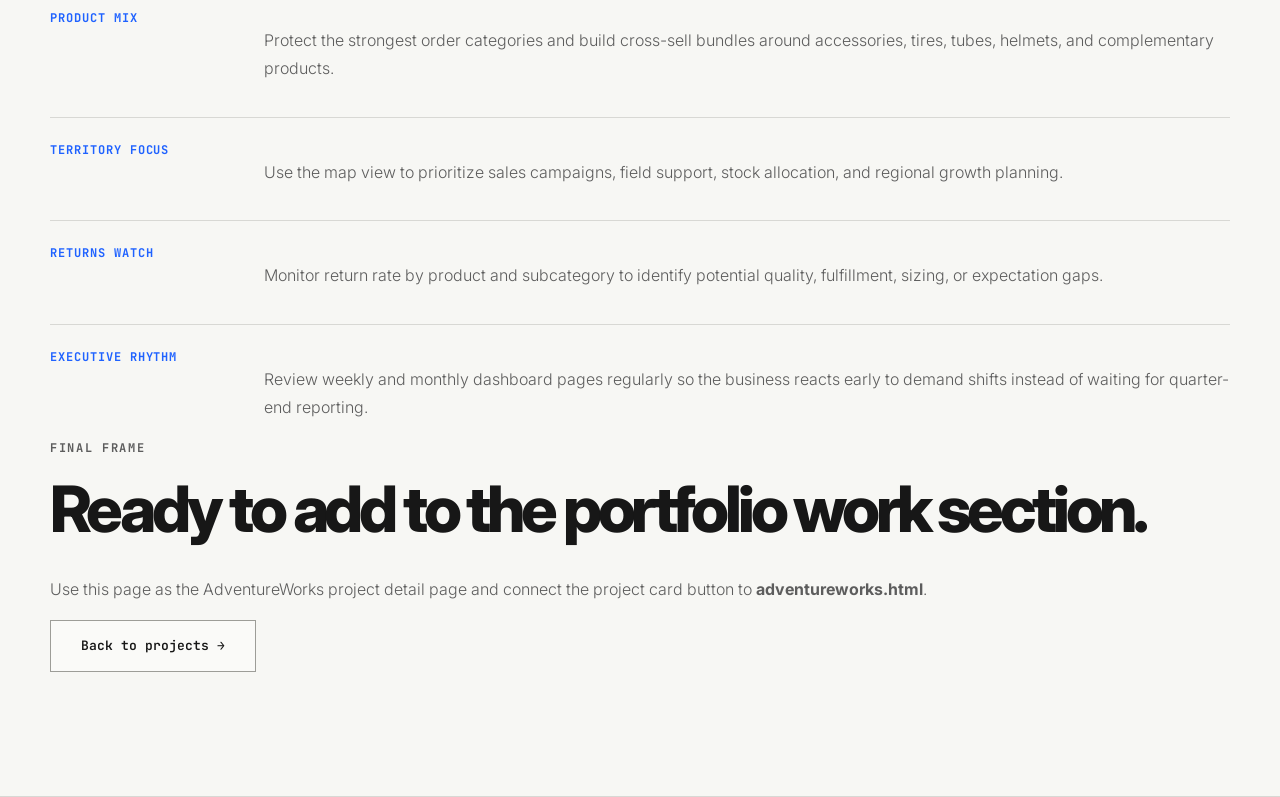
==== commit e2d9041e: "adventureworks" ====
--- a/adventureworks.html
+++ b/adventureworks.html
@@ -3,11 +3,13 @@
 <head>
   <meta charset="UTF-8" />
   <meta name="viewport" content="width=device-width, initial-scale=1.0" />
-  <title>AdventureWorks Case Study — Abhinav Dhiman</title>
+  <title>AdventureWorks Power BI Case Study — Abhinav Dhiman</title>
+  <meta name="description" content="AdventureWorks Power BI portfolio case study using sales, product, customer, returns and territory analytics." />
   <link rel="preconnect" href="https://fonts.googleapis.com">
   <link rel="preconnect" href="https://fonts.gstatic.com" crossorigin>
   <link href="https://fonts.googleapis.com/css2?family=Inter:wght@300;400;500;600;700;800&family=JetBrains+Mono:wght@300;400;500;600;700&display=swap" rel="stylesheet">
   <link rel="stylesheet" href="styles.css" />
+  <link rel="stylesheet" href="adventureworks-case-additions.css" />
 </head>
 <body class="case-study-page">
   <div class="cursor" aria-hidden="true"><span></span></div>
@@ -24,31 +26,40 @@
       <a href="index.html#education">education</a>
       <a href="index.html#skills">skills</a>
       <a href="index.html#work" class="active">work</a>
+      <a href="index.html#activities">activities</a>
       <a href="index.html#contact">reach out</a>
     </nav>
   </header>
 
   <main>
-    <section class="case-hero section" id="overview">
+    <section class="case-hero section aw-hero" id="overview">
       <div class="matrix-bg" aria-hidden="true"></div>
       <div class="container case-hero-grid">
         <div class="reveal">
-          <div class="crumb"><a href="projects.html">← all projects</a> / case study 01</div>
-          <div class="case-kicker"><span>AdventureWorks</span><span>Sales Analytics</span><span>BI Dashboard</span></div>
-          <h1>Sales Performance Dashboard</h1>
-          <p class="case-subtitle">A portfolio-ready analytics case study showing how raw sales, product, customer, and territory data can be turned into an executive dashboard for revenue monitoring, product mix decisions, and regional sales planning.</p>
+          <div class="crumb"><a href="projects.html">← all projects</a> / case study 02</div>
+          <div class="case-kicker"><span>AdventureWorks</span><span>Power BI</span><span>Sales Analytics</span></div>
+          <h1>AdventureWorks Sales Performance Dashboards</h1>
+          <p class="case-subtitle">A portfolio-ready Power BI case study turning AdventureWorks sales, product, customer, returns, and territory data into executive reporting pages for performance monitoring and business decisions.</p>
           <div class="case-actions">
-            <a class="btn primary" href="#dashboard">View dashboard story</a>
+            <a class="btn primary" href="#dashboard">View dashboard pages</a>
             <a class="btn secondary" href="#process">See analysis flow</a>
           </div>
           <div class="code-strip">
-            <span>SQL model</span><span>Power BI / Excel</span><span>KPI storytelling</span><span>Business recommendations</span>
-          </div>
-        </div>
-        <aside class="case-side-panel reveal">
-          <div class="case-metric-hero"><b>01</b><span>single-page deck style case study</span></div>
-          <div class="case-metric-hero"><b>05</b><span>business questions translated into dashboard sections</span></div>
-          <div class="case-metric-hero"><b>08+</b><span>KPIs across revenue, customers, products, and territories</span></div>
+            <span>Power BI</span><span>DAX measures</span><span>data modelling</span><span>dashboard storytelling</span>
+          </div>
+        </div>
+
+        <aside class="aw-hero-preview reveal" aria-label="AdventureWorks Power BI dashboard preview">
+          <div class="aw-screen">
+            <div class="aw-screen-bar"><span>// exec.dashboard</span><span class="aw-dots"><i></i><i></i><i></i></span></div>
+            <img src="assets/adventureworks-exec-dashboard.png" alt="AdventureWorks executive dashboard with revenue, profit, orders, return rate, weekly revenue trend, orders by category and top products." />
+          </div>
+          <div class="aw-preview-metrics" aria-label="Dashboard KPI summary">
+            <div><b>$24.9M</b><span>Total Revenue</span></div>
+            <div><b>$10.5M</b><span>Total Profit</span></div>
+            <div><b>25K</b><span>Total Orders</span></div>
+            <div><b>2.2%</b><span>Return Rate</span></div>
+          </div>
         </aside>
       </div>
       <a class="scroll-cue" href="#summary">↘ 0x01 // executive summary<span>────</span></a>
@@ -60,81 +71,89 @@
         <div class="deck-grid">
           <article class="deck-card featured reveal">
             <span class="mini-label">the story</span>
-            <h2>From transaction data to boardroom clarity.</h2>
-            <p>The project frames AdventureWorks as a sales leadership problem: leaders need a clean way to monitor revenue performance, understand what is driving growth, and quickly spot categories, regions, or customer segments that need attention.</p>
+            <h2>From sales transactions to stakeholder-ready insight.</h2>
+            <p>The dashboard frames AdventureWorks as a sales leadership problem: decision makers need a clean way to track revenue, profit, orders, customers, territories, product mix, and returns without manually comparing disconnected tables.</p>
           </article>
           <article class="deck-card reveal">
-            <span class="mini-label">what the page communicates</span>
-            <h3>Project objective</h3>
-            <p>Build a dashboard narrative that helps a stakeholder answer: where are we growing, which products are strongest, which regions need support, and what actions should the business take next?</p>
+            <span class="mini-label">project objective</span>
+            <h3>What this report answers</h3>
+            <p>Where is revenue moving? Which categories and products are driving demand? Which countries generate the most orders? Which customers create the most value? Which product areas need return-rate attention?</p>
             <ul>
-              <li>Convert raw tables into a reusable analytics model.</li>
-              <li>Create KPI views for sales, customers, territories, and products.</li>
-              <li>Translate trends into clear business recommendations.</li>
+              <li>Build an executive overview for fast KPI monitoring.</li>
+              <li>Create drill-through pages for product and customer analysis.</li>
+              <li>Use map, slicer, and tooltip pages for interactive exploration.</li>
             </ul>
           </article>
         </div>
 
-        <div class="stat-grid reveal">
-          <div class="stat-card"><b>Revenue</b><span>primary performance metric</span></div>
-          <div class="stat-card"><b>Orders</b><span>demand and volume tracking</span></div>
-          <div class="stat-card"><b>AOV</b><span>basket-size quality signal</span></div>
-          <div class="stat-card"><b>YoY</b><span>growth direction by period</span></div>
+        <div class="aw-metric-strip reveal">
+          <div><b>$24.9M</b><span>Total Revenue</span></div>
+          <div><b>$10.5M</b><span>Total Profit</span></div>
+          <div><b>25,164</b><span>Total Orders</span></div>
+          <div><b>1,809</b><span>Total Returns</span></div>
+          <div><b>17K</b><span>Total Customers</span></div>
         </div>
       </div>
     </section>
 
     <section class="case-section" id="dashboard">
       <div class="container">
-        <p class="slide-label reveal">slide 02 / dashboard snapshot</p>
-        <h2 class="reveal">Designed like an executive sales cockpit.</h2>
-        <div class="dashboard-frame reveal" aria-label="AdventureWorks dashboard visual mockup">
-          <div class="dash-top">
+        <p class="slide-label reveal">slide 02 / main dashboard</p>
+        <h2 class="reveal">Executive sales cockpit.</h2>
+        <article class="aw-image-showcase featured reveal">
+          <div class="aw-image-wrap">
+            <img src="assets/adventureworks-exec-dashboard.png" alt="AdventureWorks executive Power BI dashboard showing KPI cards, weekly revenue, orders by category, top products and monthly metrics." />
+          </div>
+          <div class="aw-shot-caption">
             <div>
-              <span>// adventureworks.sales_performance</span>
-              <h3>Executive Overview</h3>
+              <h3>Exec Dashboard</h3>
+              <p>This page gives leadership one clean view of total revenue, total profit, total orders, return rate, weekly revenue trend, category orders, top product performance, monthly revenue, monthly orders, and monthly returns.</p>
             </div>
-            <span>status: stakeholder-ready</span>
-          </div>
-          <div class="dash-kpis">
-            <div><b>$29M</b><small>sample revenue view</small></div>
-            <div><b>25K</b><small>sample orders view</small></div>
-            <div><b>+12%</b><small>growth signal view</small></div>
-          </div>
-          <div class="dash-body">
-            <div class="chart-panel">
-              <div class="chart-title">monthly revenue trend</div>
-              <div class="bars"><i style="height:42%"></i><i style="height:55%"></i><i style="height:38%"></i><i style="height:69%"></i><i style="height:63%"></i><i style="height:78%"></i><i style="height:70%"></i><i style="height:86%"></i><i style="height:74%"></i><i style="height:92%"></i></div>
-            </div>
-            <div class="chart-panel">
-              <div class="chart-title">category contribution</div>
-              <div class="donut"></div>
-              <div class="legend">
-                <span><i></i>Bikes — core revenue engine</span>
-                <span><i></i>Accessories — add-on opportunity</span>
-                <span><i></i>Clothing / components — margin watchlist</span>
-              </div>
-            </div>
-          </div>
-        </div>
-        <p class="case-note reveal">Note: the visual above is a CSS mockup created for portfolio presentation. Replace the sample values with your final dashboard numbers if you want the page to mirror your exact analysis.</p>
+            <span class="aw-badge blue">overview</span>
+          </div>
+        </article>
+      </div>
+    </section>
+
+    <section class="case-section" id="pages">
+      <div class="container">
+        <p class="slide-label reveal">slide 03 / report pages</p>
+        <h2 class="reveal">Dashboard pages converted into a portfolio story.</h2>
+        <div class="aw-page-grid">
+          <article class="aw-page-card reveal">
+            <div class="aw-image-wrap"><img src="assets/adventureworks-map.png" alt="AdventureWorks Power BI map showing total orders by country with region buttons." /></div>
+            <div class="aw-shot-caption"><h3>Map View</h3><p>Country-level order distribution with region buttons for Europe, North America, and Pacific. Useful for territory planning and market concentration checks.</p></div>
+          </article>
+          <article class="aw-page-card reveal">
+            <div class="aw-image-wrap"><img src="assets/adventureworks-product-detail.png" alt="AdventureWorks product detail report page with product selection, target gauges, adjusted profit and returns trend charts." /></div>
+            <div class="aw-shot-caption"><h3>Product Detail</h3><p>Product drill-through page showing order, revenue, and profit target gauges, price adjustment, adjusted profit trend, and selected product metrics.</p></div>
+          </article>
+          <article class="aw-page-card reveal">
+            <div class="aw-image-wrap"><img src="assets/adventureworks-customer-detail.png" alt="AdventureWorks customer detail page showing customers, average revenue per customer, customer mix, top customers and selected customer details." /></div>
+            <div class="aw-shot-caption"><h3>Customer Detail</h3><p>Customer analytics page for total customers, average revenue per customer, occupation mix, gender mix, top customers by orders, year slicers, and highest revenue customer.</p></div>
+          </article>
+          <article class="aw-page-card reveal">
+            <div class="aw-image-wrap"><img src="assets/adventureworks-tooltip.png" alt="AdventureWorks Power BI tooltip page showing total orders, profit, revenue, returns and orders by day." /></div>
+            <div class="aw-shot-caption"><h3>Tooltip Page</h3><p>Custom tooltip report page that gives compact context on total orders, profit, revenue, returns, and order movement over time.</p></div>
+          </article>
+        </div>
       </div>
     </section>
 
     <section class="case-section" id="problem">
       <div class="container two-col-copy">
         <div class="reveal">
-          <p class="slide-label">slide 03 / business problem</p>
+          <p class="slide-label">slide 04 / business problem</p>
           <h2>The stakeholder problem</h2>
         </div>
         <div class="reveal">
-          <p>Sales performance was spread across multiple dimensions: products, customers, geography, dates, and order channels. Without a structured dashboard, a stakeholder would spend too much time switching between raw tables and manually comparing slices of performance.</p>
+          <p>AdventureWorks performance sits across product, customer, geography, calendar, sales, and returns tables. Without a structured report, stakeholders would need to manually compare separate views to understand growth, product demand, customer quality, regional concentration, and operational issues.</p>
           <ul class="question-list">
-            <li>Which product categories are contributing most to sales?</li>
-            <li>Which territories show growth, stagnation, or underperformance?</li>
-            <li>How are customers behaving across order volume and average order value?</li>
-            <li>Which monthly patterns should sales leadership prepare for?</li>
-            <li>Where should the business focus next: acquisition, product mix, or regional execution?</li>
+            <li>Which product categories are generating the most order volume?</li>
+            <li>Which countries and regions are contributing most to total orders?</li>
+            <li>Which products are meeting or missing order, revenue, and profit targets?</li>
+            <li>Which customers contribute the most orders and revenue?</li>
+            <li>Where should leadership focus next: product mix, territory execution, customer value, or returns reduction?</li>
           </ul>
         </div>
       </div>
@@ -142,59 +161,74 @@
 
     <section class="case-section" id="process">
       <div class="container">
-        <p class="slide-label reveal">slide 04 / analytical approach</p>
-        <h2 class="reveal">A clean pipeline from raw data to decision-ready insight.</h2>
+        <p class="slide-label reveal">slide 05 / analytical approach</p>
+        <h2 class="reveal">A clean BI pipeline from raw data to decision-ready reporting.</h2>
         <div class="process-grid reveal">
-          <article class="process-step"><small>01</small><h3>Understand</h3><p>Defined the core business questions before choosing charts, so the dashboard would answer decision needs instead of just displaying data.</p></article>
-          <article class="process-step"><small>02</small><h3>Model</h3><p>Structured sales, product, customer, territory, and date tables into a simple star-schema style reporting model.</p></article>
-          <article class="process-step"><small>03</small><h3>Measure</h3><p>Built KPI logic for revenue, orders, average order value, customer count, growth, and category contribution.</p></article>
-          <article class="process-step"><small>04</small><h3>Visualise</h3><p>Created executive, product, region, and customer views with filters for time period and category-level exploration.</p></article>
-          <article class="process-step"><small>05</small><h3>Recommend</h3><p>Converted dashboard patterns into business actions around product prioritisation, territory focus, and sales planning.</p></article>
+          <article class="process-step"><small>01</small><h3>Understand</h3><p>Defined the key business questions before choosing visuals so each dashboard page serves a decision-making purpose.</p></article>
+          <article class="process-step"><small>02</small><h3>Model</h3><p>Structured sales, returns, product, customer, territory, and date tables into a reporting model for cross-filtering.</p></article>
+          <article class="process-step"><small>03</small><h3>Measure</h3><p>Created DAX measures for revenue, profit, orders, returns, return rate, customer count, monthly changes, and targets.</p></article>
+          <article class="process-step"><small>04</small><h3>Visualise</h3><p>Designed executive, map, product, customer, and tooltip pages using consistent navigation, slicers, and drill-through logic.</p></article>
+          <article class="process-step"><small>05</small><h3>Recommend</h3><p>Translated dashboard patterns into actions for product mix, territory focus, customer value, and returns monitoring.</p></article>
+        </div>
+      </div>
+    </section>
+
+    <section class="case-section" id="model">
+      <div class="container two-col-copy">
+        <div class="reveal">
+          <p class="slide-label">slide 06 / data model</p>
+          <h2>Data model and report logic</h2>
+          <p>The model uses fact-style sales and returns data with supporting lookup tables for calendar, customer, product, category, territory, and measures.</p>
+        </div>
+        <div class="aw-model-list reveal">
+          <div class="aw-model-row"><b>Sales Data</b><span>Order quantity, revenue, product keys, customer keys, and transactional performance.</span></div>
+          <div class="aw-model-row"><b>Returns Data</b><span>Return volume and return-rate logic for product and category monitoring.</span></div>
+          <div class="aw-model-row"><b>Product Lookup</b><span>Product names, subcategories, categories, and drill-through selection.</span></div>
+          <div class="aw-model-row"><b>Customer Lookup</b><span>Customer profile, occupation, gender, order behaviour, and revenue contribution.</span></div>
+          <div class="aw-model-row"><b>Territory Lookup</b><span>Country and region fields supporting the map and regional slicer buttons.</span></div>
+          <div class="aw-model-row"><b>Calendar Lookup</b><span>Weekly and monthly trend analysis across 2020, 2021, and 2022.</span></div>
+          <div class="aw-model-row"><b>Measure Table</b><span>Centralized DAX KPIs for revenue, profit, orders, returns, targets, and selected metrics.</span></div>
         </div>
       </div>
     </section>
 
     <section class="case-section" id="insights">
       <div class="container">
-        <p class="slide-label reveal">slide 05 / insights</p>
+        <p class="slide-label reveal">slide 07 / insights</p>
         <h2 class="reveal">What the dashboard is built to reveal.</h2>
         <div class="insight-grid">
-          <article class="insight-card reveal"><span class="num">01</span><h3>Category dependency</h3><p>The dashboard separates high-revenue categories from smaller add-on categories, making it easier to see whether sales growth is broad-based or overly dependent on one product group.</p></article>
-          <article class="insight-card reveal"><span class="num">02</span><h3>Regional execution gaps</h3><p>Territory views help identify markets that are growing, declining, or underpenetrated, so leadership can decide where to intensify sales efforts.</p></article>
-          <article class="insight-card reveal"><span class="num">03</span><h3>Customer value patterns</h3><p>Customer and order metrics highlight whether revenue is driven by more buyers, larger orders, or repeat demand from existing customers.</p></article>
+          <article class="insight-card reveal"><span class="num">01</span><h3>Revenue momentum</h3><p>The weekly revenue view highlights growth direction and makes it easy to see when sales acceleration becomes visible.</p></article>
+          <article class="insight-card reveal"><span class="num">02</span><h3>Product dependency</h3><p>Category and top-product views separate high-volume product groups from smaller categories, helping leadership understand demand concentration.</p></article>
+          <article class="insight-card reveal"><span class="num">03</span><h3>Regional concentration</h3><p>The country map makes order concentration visible so regional campaigns, inventory, and sales planning can be targeted more precisely.</p></article>
         </div>
       </div>
     </section>
 
     <section class="case-section" id="recommendations">
       <div class="container">
-        <p class="slide-label reveal">slide 06 / recommendations</p>
+        <p class="slide-label reveal">slide 08 / recommendations</p>
         <h2 class="reveal">Business actions suggested by the analysis.</h2>
         <div class="recommendation-list reveal">
-          <div class="recommendation-item"><strong>Product mix</strong><p>Protect the strongest sales categories while building cross-sell bundles around accessories and complementary products.</p></div>
-          <div class="recommendation-item"><strong>Territory focus</strong><p>Use regional growth and order-volume differences to prioritise field-sales support, campaign spend, and inventory planning.</p></div>
-          <div class="recommendation-item"><strong>Forecasting rhythm</strong><p>Review sales trend views monthly so seasonality and demand shifts are caught before planning cycles become reactive.</p></div>
-          <div class="recommendation-item"><strong>Dashboard adoption</strong><p>Keep the executive overview simple, then allow deeper drilldowns for analysts who need customer, product, or territory detail.</p></div>
-        </div>
-      </div>
-    </section>
-
-    <section class="case-section compact" id="next">
-      <div class="container">
-        <div class="next-project reveal">
+          <div class="recommendation-item"><strong>Product mix</strong><p>Protect the strongest order categories and build cross-sell bundles around accessories, tires, tubes, helmets, and complementary products.</p></div>
+          <div class="recommendation-item"><strong>Territory focus</strong><p>Use the map view to prioritize sales campaigns, field support, stock allocation, and regional growth planning.</p></div>
+          <div class="recommendation-item"><strong>Returns watch</strong><p>Monitor return rate by product and subcategory to identify potential quality, fulfillment, sizing, or expectation gaps.</p></div>
+          <div class="recommendation-item"><strong>Executive rhythm</strong><p>Review weekly and monthly dashboard pages regularly so the business reacts early to demand shifts instead of waiting for quarter-end reporting.</p></div>
+        </div>
+
+        <div class="aw-link-card reveal">
           <div>
-            <p class="slide-label">next case study</p>
-            <h2>Stack Overflow Developer Survey Analysis</h2>
-            <p>Explore the developer ecosystem through tools, roles, learning behaviour, and technology adoption patterns.</p>
-          </div>
-          <a class="btn primary" href="stackoverflow.html">Open next →</a>
+            <p class="slide-label">final frame</p>
+            <h2>Ready to add to the portfolio work section.</h2>
+            <p>Use this page as the AdventureWorks project detail page and connect the project card button to <strong>adventureworks.html</strong>.</p>
+          </div>
+          <a class="btn secondary" href="projects.html">Back to projects →</a>
         </div>
       </div>
     </section>
   </main>
 
   <button class="top-btn" onclick="window.scrollTo({top:0,behavior:'smooth'})" aria-label="Back to top">▦<br><span>TOP</span></button>
-  <div class="statusbar"><span>[MODE: <b>CASE STUDY</b>]</span><span>// adventureworks</span><span>♪ data-driven decisions</span><span id="progress">0%</span></div>
+  <div class="statusbar"><span>[MODE: <b>CASE STUDY</b>]</span><span>// adventureworks.powerbi</span><span>♪ data-driven decisions</span><span id="progress">0%</span></div>
   <script src="script.js"></script>
 </body>
 </html>
--- a/styles.css
+++ b/styles.css
@@ -105,3 +105,217 @@
 .case-study-page .site-header .nav a[href="index.html#work"]{color:#111}
 .case-hero{min-height:100vh;display:flex;align-items:center;padding-top:132px;overflow:hidden}
 .case-hero:before{content:"";position:absolute;inset:0;z-index:-1;background:linear-gradient(90deg,rgba(31,98,255,.045) 1px,transparent 1px),linear-gradient(0deg,rgba(0,0,0,.018) 1px,transparent 1px);background-size:68px 68px}.case-hero-grid{display:grid;grid-template-columns:1.05fr .95fr;gap:72px;align-items:center}.crumb{font:600 12px var(--mono);letter-spacing:.08em;color:#777;text-transform:uppercase;margin-bottom:30px}.crumb a{color:var(--blue)}.case-kicker{display:flex;gap:10px;flex-wrap:wrap;margin-bottom:22px}.case-kicker span{font:700 11px var(--mono);letter-spacing:.08em;text-transform:uppercase;padding:8px 10px;border:1px solid var(--line);background:rgba(255,255,255,.36);color:#666}.case-kicker span:first-child{background:#111;color:#fff;border-color:#111}.case-hero h1{font-size:clamp(54px,6.6vw,96px);line-height:.95;margin:0 0 26px;font-weight:800;letter-spacing:-.075em}.case-subtitle{max-width:760px;color:#565656;line-height:1.82;font-size:18px;margin:0}.case-actions{display:flex;gap:14px;flex-wrap:wrap;margin-top:34px}.case-side-panel{border:1px solid var(--line);background:rgba(255,255,255,.28);padding:26px;position:relative}.case-side-panel:before{content:"// project.snapshot";position:absolute;top:-13px;left:20px;background:var(--bg);padding:0 8px;font:700 11px var(--mono);color:#8a8a8a}.case-metric-hero{padding:26px 0;border-bottom:1px solid var(--line)}.case-metric-hero:first-child{padding-top:8px}.case-metric-hero:last-child{border-bottom:0;padding-bottom:8px}.case-metric-hero b{display:block;font-size:clamp(38px,5vw,70px);line-height:.9;font-weight:800;letter-spacing:-.08em;color:#111}.case-metric-hero span{display:block;margin-top:12px;font:600 12px var(--mono);color:#777;line-height:1.6}.case-section{padding:124px 0;border-bottom:1px solid var(--line);position:relative;overflow:hidden}.case-section.compact{padding:90px 0}.slide-label{font:700 12px var(--mono);letter-spacing:.14em;text-transform:uppercase;color:#999;margin:0 0 18px}.case-section h2{font-size:clamp(42px,5vw,70px);line-height:1;margin:0 0 34px;font-weight:800;letter-spacing:-.065em}.case-section h3{font-size:28px;line-height:1.1;letter-spacing:-.05em;margin:0 0 16px}.case-section p{color:#5d5d5d;line-height:1.78}.deck-grid{display:grid;grid-template-columns:1fr 1fr;gap:34px;align-items:stretch}.deck-card{border:1px solid var(--line);background:rgba(247,247,244,.64);padding:32px;min-height:260px;position:relative}.deck-card.featured{background:#111;color:#fff;border-color:#111}.deck-card.featured p,.deck-card.featured .mini-label{color:#cfcfcf}.mini-label{display:block;font:700 11px var(--mono);letter-spacing:.12em;text-transform:uppercase;color:#858585;margin-bottom:22px}.deck-card ul{padding-left:18px;margin:16px 0 0;color:#5d5d5d;line-height:1.82}.deck-card.featured ul{color:#e6e6e6}.stat-grid{display:grid;grid-template-columns:repeat(4,1fr);gap:1px;border:1px solid var(--line);background:var(--line);margin-top:36px}.stat-card{background:var(--bg);padding:26px}.stat-card b{display:block;font-size:34px;letter-spacing:-.06em}.stat-card span{display:block;margin-top:10px;font:600 11px var(--mono);line-height:1.6;color:#777;text-transform:uppercase}.dashboard-frame{border:1px solid #222;background:#111;color:white;min-height:540px;padding:24px;position:relative;overflow:hidden}.dashboard-frame:before{content:"";position:absolute;inset:0;background:radial-gradient(circle at 20% 20%,rgba(31,98,255,.32),transparent 24%),radial-gradient(circle at 82% 70%,rgba(255,89,56,.22),transparent 28%);pointer-events:none}.dash-top{position:relative;display:flex;justify-content:space-between;align-items:flex-start;border-bottom:1px solid rgba(255,255,255,.16);padding-bottom:22px}.dash-top h3{margin:0;color:#fff}.dash-top span{font:600 11px var(--mono);color:#9c9c9c}.dash-kpis{position:relative;display:grid;grid-template-columns:repeat(3,1fr);gap:14px;margin:22px 0}.dash-kpis div{border:1px solid rgba(255,255,255,.14);background:rgba(255,255,255,.055);padding:18px}.dash-kpis b{display:block;font-size:32px;letter-spacing:-.06em}.dash-kpis small{display:block;font:600 10px var(--mono);letter-spacing:.08em;color:#9f9f9f;text-transform:uppercase;margin-top:8px}.dash-body{position:relative;display:grid;grid-template-columns:1.1fr .9fr;gap:18px}.chart-panel{border:1px solid rgba(255,255,255,.14);background:rgba(255,255,255,.055);padding:20px;min-height:260px}.bars{height:190px;display:flex;align-items:end;gap:12px;margin-top:22px}.bars i{display:block;flex:1;background:linear-gradient(180deg,rgba(31,98,255,.95),rgba(31,98,255,.28));min-height:28px}.bars i:nth-child(2n){background:linear-gradient(180deg,rgba(255,89,56,.9),rgba(255,89,56,.2))}.chart-title{font:700 11px var(--mono);color:#aaa;letter-spacing:.1em;text-transform:uppercase}.donut{width:178px;height:178px;border-radius:50%;margin:26px auto 18px;background:conic-gradient(var(--blue) 0 44%,var(--orange) 44% 67%,#777 67% 84%,#333 84% 100%);position:relative}.donut:after{content:"";position:absolute;inset:36px;border-radius:50%;background:#111;border:1px solid rgba(255,255,255,.12)}.legend{display:grid;gap:10px}.legend span{font:500 11px var(--mono);color:#bcbcbc}.legend i{display:inline-block;width:9px;height:9px;background:var(--blue);margin-right:8px}.legend span:nth-child(2) i{background:var(--orange)}.legend span:nth-child(3) i{background:#777}.process-grid{display:grid;grid-template-columns:repeat(5,1fr);gap:0;margin-top:50px;border:1px solid var(--line)}.process-step{padding:28px;border-right:1px solid var(--line);background:rgba(255,255,255,.20);min-height:250px}.process-step:last-child{border-right:0}.process-step small{font:700 12px var(--mono);color:var(--blue)}.process-step h3{font-size:22px;margin-top:34px}.insight-grid{display:grid;grid-template-columns:repeat(3,1fr);gap:26px;margin-top:42px}.insight-card{border:1px solid var(--line);padding:28px;background:rgba(255,255,255,.18);min-height:280px}.insight-card .num{display:inline-grid;place-items:center;width:40px;height:40px;background:#111;color:#fff;font:700 12px var(--mono);margin-bottom:26px}.insight-card p{margin-bottom:0}.recommendation-list{display:grid;gap:18px;margin-top:36px}.recommendation-item{display:grid;grid-template-columns:190px 1fr;gap:24px;border-top:1px solid var(--line);padding-top:24px}.recommendation-item strong{font:700 12px var(--mono);letter-spacing:.08em;text-transform:uppercase;color:var(--blue)}.next-project{display:flex;justify-content:space-between;gap:20px;align-items:center;border:1px solid var(--line);padding:34px;background:rgba(255,255,255,.2)}.next-project h2{font-size:clamp(34px,4vw,58px);margin:0 0 10px}.code-strip{font:600 12px var(--mono);color:#888;display:flex;gap:18px;flex-wrap:wrap;margin-top:22px}.code-strip span{border-bottom:1px solid var(--blue);padding-bottom:4px}.case-note{font:600 12px var(--mono);color:#888;margin-top:22px;line-height:1.7}.two-col-copy{display:grid;grid-template-columns:.75fr 1.25fr;gap:54px}.question-list{display:grid;gap:12px;margin-top:22px}.question-list li{list-style:none;border-left:3px solid var(--blue);padding:10px 0 10px 18px;color:#555;line-height:1.7}.case-footer{position:relative;min-height:42vh;display:grid;place-items:center;text-align:center}.case-footer h2{font-size:clamp(44px,7vw,92px);letter-spacing:-.07em;line-height:.95;margin:0 0 20px}.case-footer p{font-family:var(--mono);color:#777}.survey-grid{display:grid;grid-template-columns:1.1fr .9fr;gap:18px;position:relative}.survey-grid .chart-panel{min-height:220px}.language-cloud{display:flex;gap:10px;flex-wrap:wrap;margin-top:28px}.language-cloud span{font:700 12px var(--mono);border:1px solid rgba(255,255,255,.16);padding:10px 12px;color:#dfdfdf;background:rgba(255,255,255,.05)}.rank-list{display:grid;gap:12px;margin-top:24px}.rank-list div{display:grid;grid-template-columns:28px 1fr auto;gap:10px;align-items:center;font:600 12px var(--mono);color:#ddd}.rank-list i{height:6px;background:var(--blue);display:block}.rank-list div:nth-child(2) i{background:var(--orange)}.rank-list div:nth-child(3) i{background:#777}.rank-list div:nth-child(4) i{background:#555}@media(max-width:980px){.case-hero-grid,.deck-grid,.dash-body,.process-grid,.insight-grid,.stat-grid,.two-col-copy,.survey-grid{grid-template-columns:1fr}.case-hero{padding-top:110px}.case-hero h1{font-size:52px}.case-side-panel{margin-top:20px}.process-step{border-right:0;border-bottom:1px solid var(--line)}.process-step:last-child{border-bottom:0}.recommendation-item{grid-template-columns:1fr}.next-project{display:block}.dashboard-frame{min-height:auto}.dash-kpis{grid-template-columns:1fr}.case-actions .btn{width:100%}.case-section{padding:92px 0}.stat-card b{font-size:28px}}
+
+/* Main page only: Beyond Work section refresh */
+#activities.beyond .beyond-grid {
+  display: grid;
+  grid-template-columns: repeat(3, minmax(0, 1fr));
+  gap: 26px;
+  margin-top: 74px;
+}
+
+#activities.beyond .beyond-grid .activity-card {
+  min-height: 170px;
+  padding: 30px 26px;
+  border: 1px solid var(--line);
+  background: rgba(255, 255, 255, 0.30);
+  display: flex;
+  flex-direction: column;
+  justify-content: flex-start;
+  align-items: flex-start;
+  transition: 0.25s;
+}
+
+#activities.beyond .beyond-grid .activity-card:hover {
+  transform: translateY(-4px);
+  border-color: var(--blue);
+  box-shadow: 0 18px 40px rgba(0, 0, 0, 0.05);
+}
+
+#activities.beyond .beyond-grid .activity-icon {
+  display: grid;
+  place-items: center;
+  width: 52px;
+  height: 52px;
+  margin-bottom: 22px;
+  border: 1px solid var(--line);
+  background: #f1f1ed;
+  font-size: 24px;
+  line-height: 1;
+}
+
+#activities.beyond .beyond-grid h3 {
+  margin: 0;
+  font-size: 28px;
+  line-height: 1.15;
+  letter-spacing: -0.04em;
+}
+
+@media (max-width: 980px) {
+  #activities.beyond .beyond-grid {
+    grid-template-columns: repeat(2, minmax(0, 1fr));
+    gap: 18px;
+  }
+
+  #activities.beyond .beyond-grid .activity-card {
+    min-height: 150px;
+    padding: 24px 20px;
+  }
+}
+
+@media (max-width: 640px) {
+  #activities.beyond .beyond-grid {
+    grid-template-columns: 1fr;
+  }
+}
+
+/* Fix Beyond Work section: 3 columns x 2 rows */
+#activities.beyond .beyond-grid {
+  display: grid !important;
+  grid-template-columns: repeat(3, 1fr) !important;
+  gap: 34px !important;
+  margin-top: 70px !important;
+}
+
+/* Reset old vertical-line layout */
+#activities.beyond .beyond-grid article {
+  border-left: 0 !important;
+  border-top: 0 !important;
+  min-height: auto !important;
+}
+
+/* Activity card */
+#activities.beyond .activity-card {
+  height: 190px;
+  padding: 34px 32px;
+  border: 1px solid var(--line) !important;
+  background: rgba(255, 255, 255, 0.36);
+  display: flex;
+  flex-direction: column;
+  justify-content: center;
+  align-items: flex-start;
+  transition: 0.25s ease;
+}
+
+#activities.beyond .activity-card:hover {
+  transform: translateY(-5px);
+  border-color: var(--blue) !important;
+  box-shadow: 0 22px 55px rgba(0, 0, 0, 0.06);
+}
+
+/* Bigger logos/icons */
+#activities.beyond .activity-icon {
+  display: flex;
+  align-items: center;
+  justify-content: center;
+  width: 68px;
+  height: 68px;
+  margin-bottom: 22px;
+  border: 1px solid var(--line);
+  background: #f1f1ed;
+  font-size: 34px;
+  line-height: 1;
+}
+
+/* Heading */
+#activities.beyond .activity-card h3 {
+  margin: 0;
+  font-size: 30px;
+  line-height: 1.1;
+  font-weight: 800;
+  letter-spacing: -0.05em;
+}
+
+/* Remove descriptions if any old text is still present */
+#activities.beyond .activity-card p,
+#activities.beyond .activity-card .meta {
+  display: none !important;
+}
+
+/* Tablet */
+@media (max-width: 980px) {
+  #activities.beyond .beyond-grid {
+    grid-template-columns: repeat(2, 1fr) !important;
+  }
+}
+
+/* Mobile */
+@media (max-width: 640px) {
+  #activities.beyond .beyond-grid {
+    grid-template-columns: 1fr !important;
+  }
+
+  #activities.beyond .activity-card {
+    height: 160px;
+  }
+}
+
+/* New Beyond Work layout — 3 columns x 2 rows */
+#activities .activity-grid-v2 {
+  width: 100%;
+  max-width: 980px;
+  display: grid;
+  grid-template-columns: repeat(3, 1fr);
+  gap: 28px;
+  margin-top: 72px;
+}
+
+/* Card */
+#activities .activity-card-v2 {
+  min-height: 185px;
+  padding: 34px 30px;
+  border: 1px solid var(--line);
+  background: rgba(255, 255, 255, 0.42);
+  display: flex;
+  flex-direction: column;
+  justify-content: center;
+  align-items: flex-start;
+  transition: 0.25s ease;
+}
+
+#activities .activity-card-v2:hover {
+  transform: translateY(-5px);
+  border-color: var(--blue);
+  box-shadow: 0 20px 50px rgba(0, 0, 0, 0.06);
+}
+
+/* Bigger icons */
+#activities .activity-icon-v2 {
+  width: 76px;
+  height: 76px;
+  margin-bottom: 24px;
+  border: 1px solid var(--line);
+  background: #f1f1ed;
+  display: flex;
+  align-items: center;
+  justify-content: center;
+  font-size: 38px;
+  line-height: 1;
+}
+
+/* Heading */
+#activities .activity-card-v2 h3 {
+  margin: 0;
+  font-size: 28px;
+  line-height: 1.12;
+  font-weight: 800;
+  letter-spacing: -0.05em;
+}
+
+/* Tablet */
+@media (max-width: 980px) {
+  #activities .activity-grid-v2 {
+    grid-template-columns: repeat(2, 1fr);
+  }
+}
+
+/* Mobile */
+@media (max-width: 640px) {
+  #activities .activity-grid-v2 {
+    grid-template-columns: 1fr;
+  }
+
+  #activities .activity-card-v2 {
+    min-height: 160px;
+  }
+}
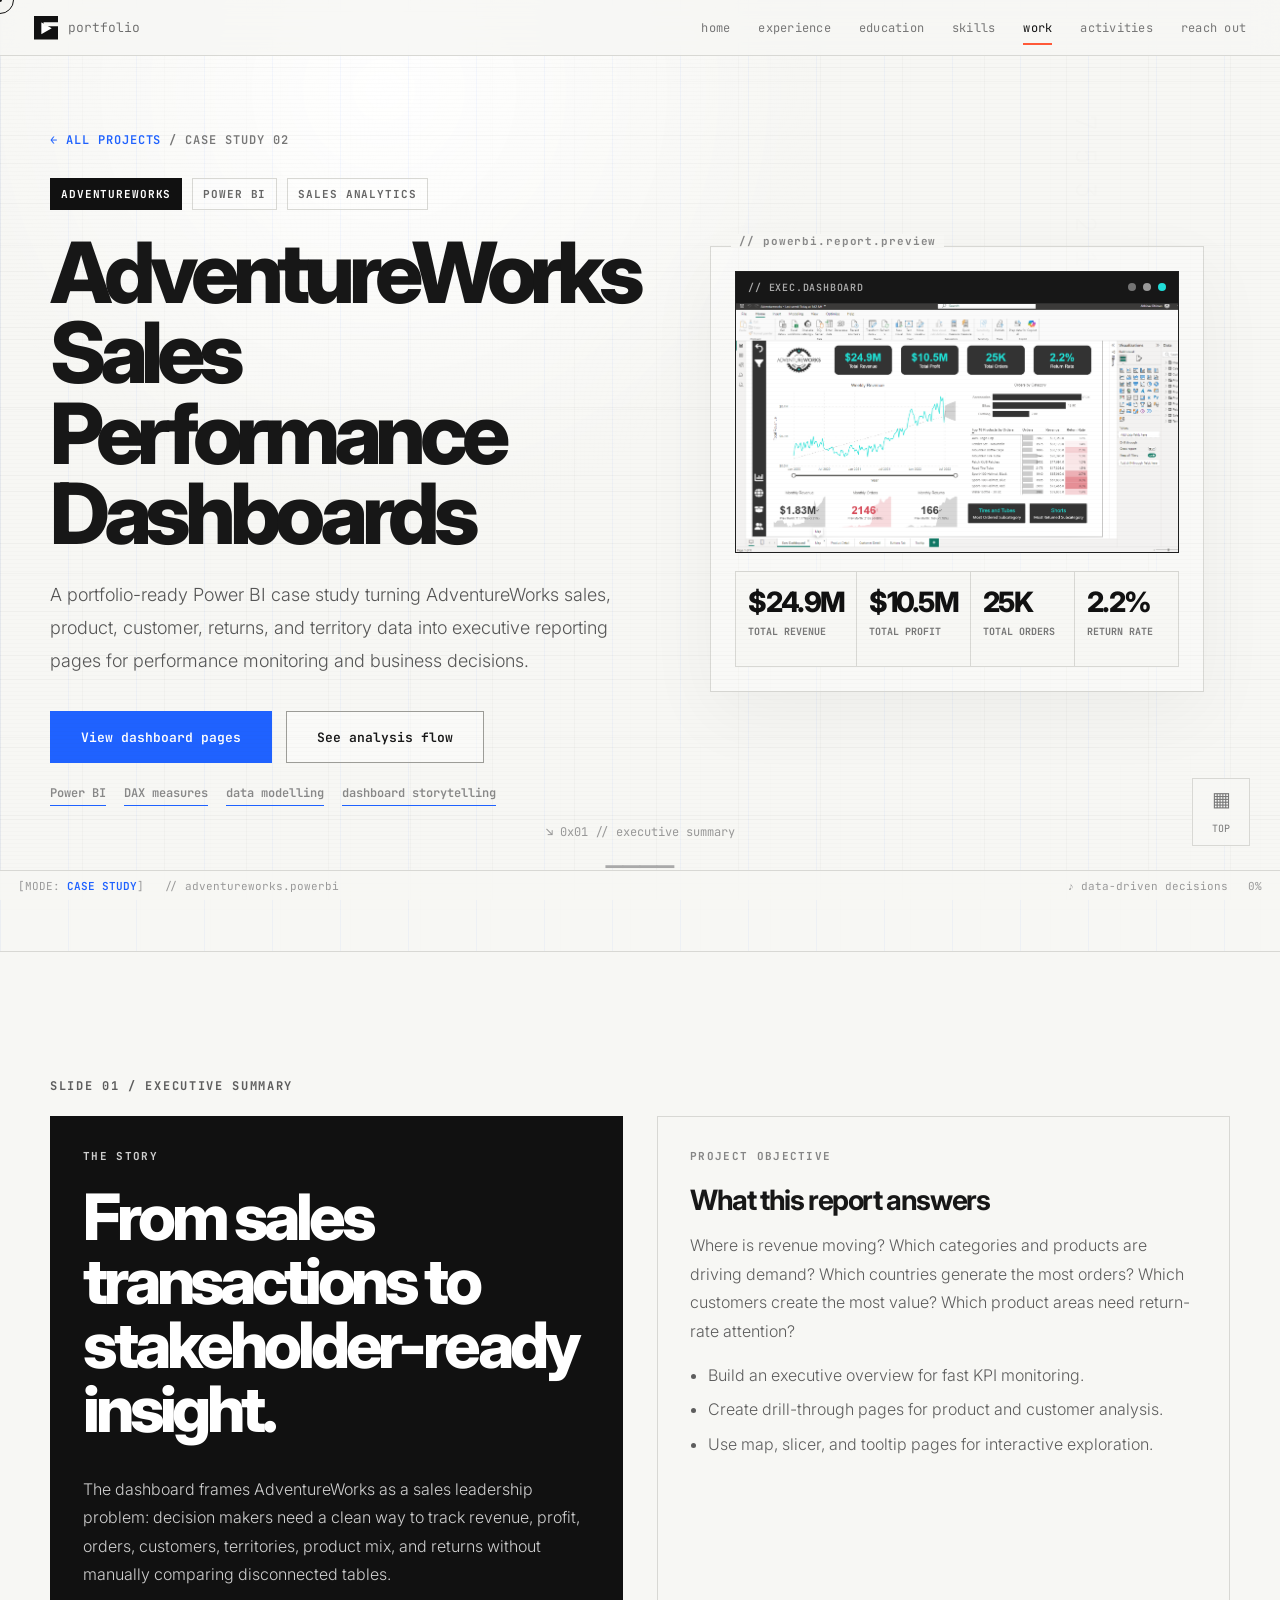
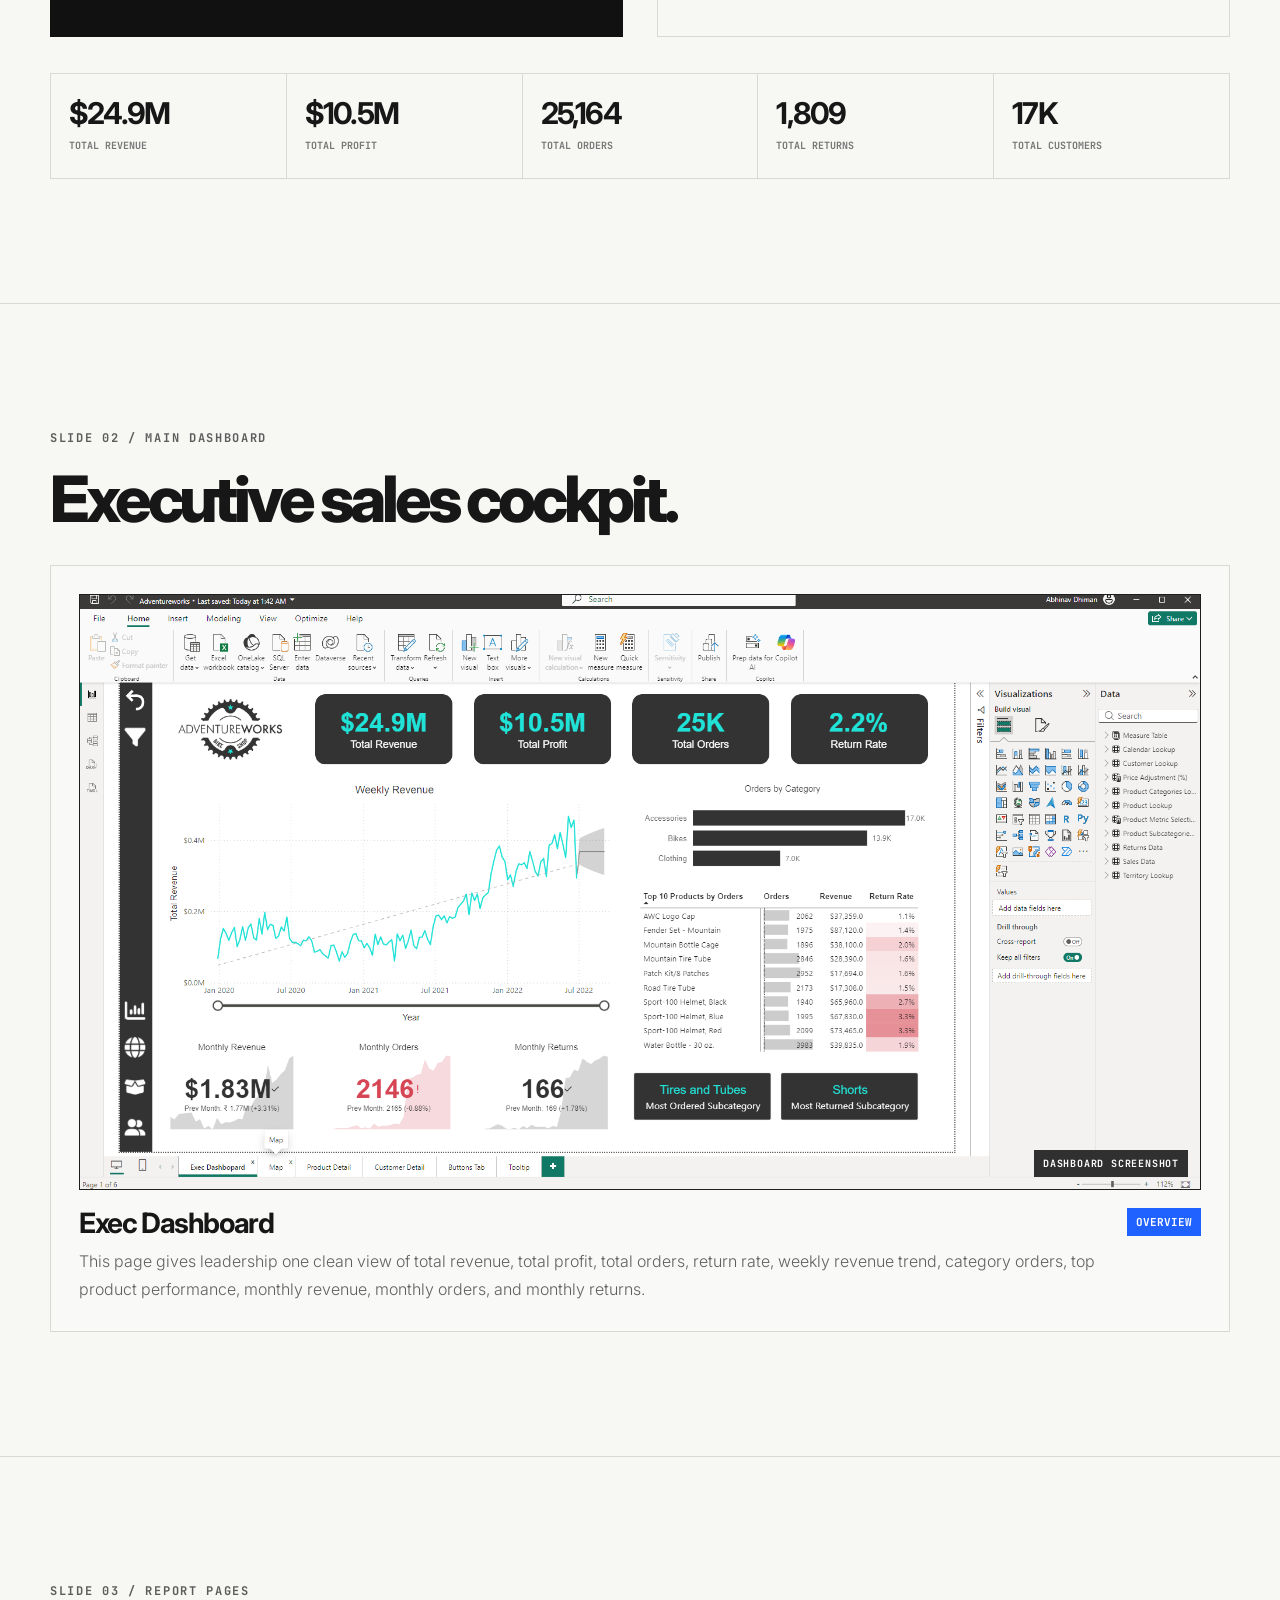
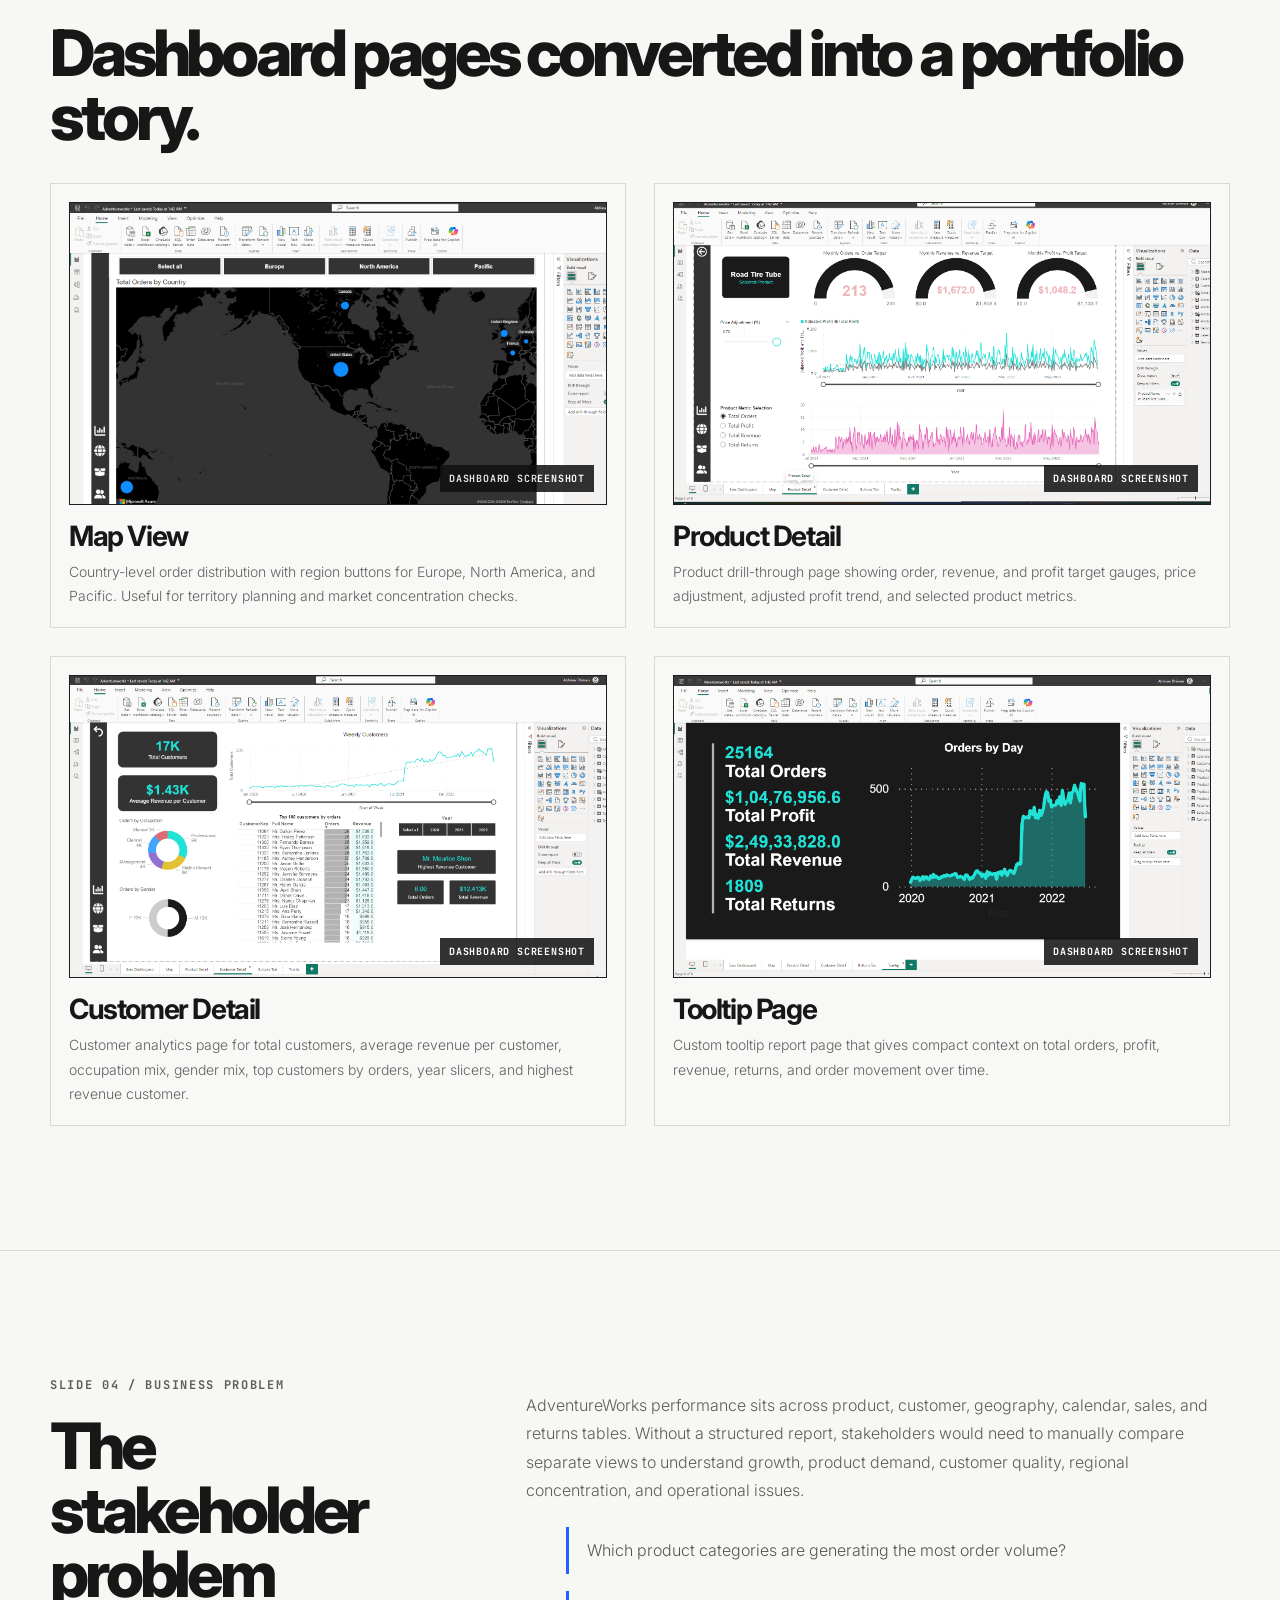
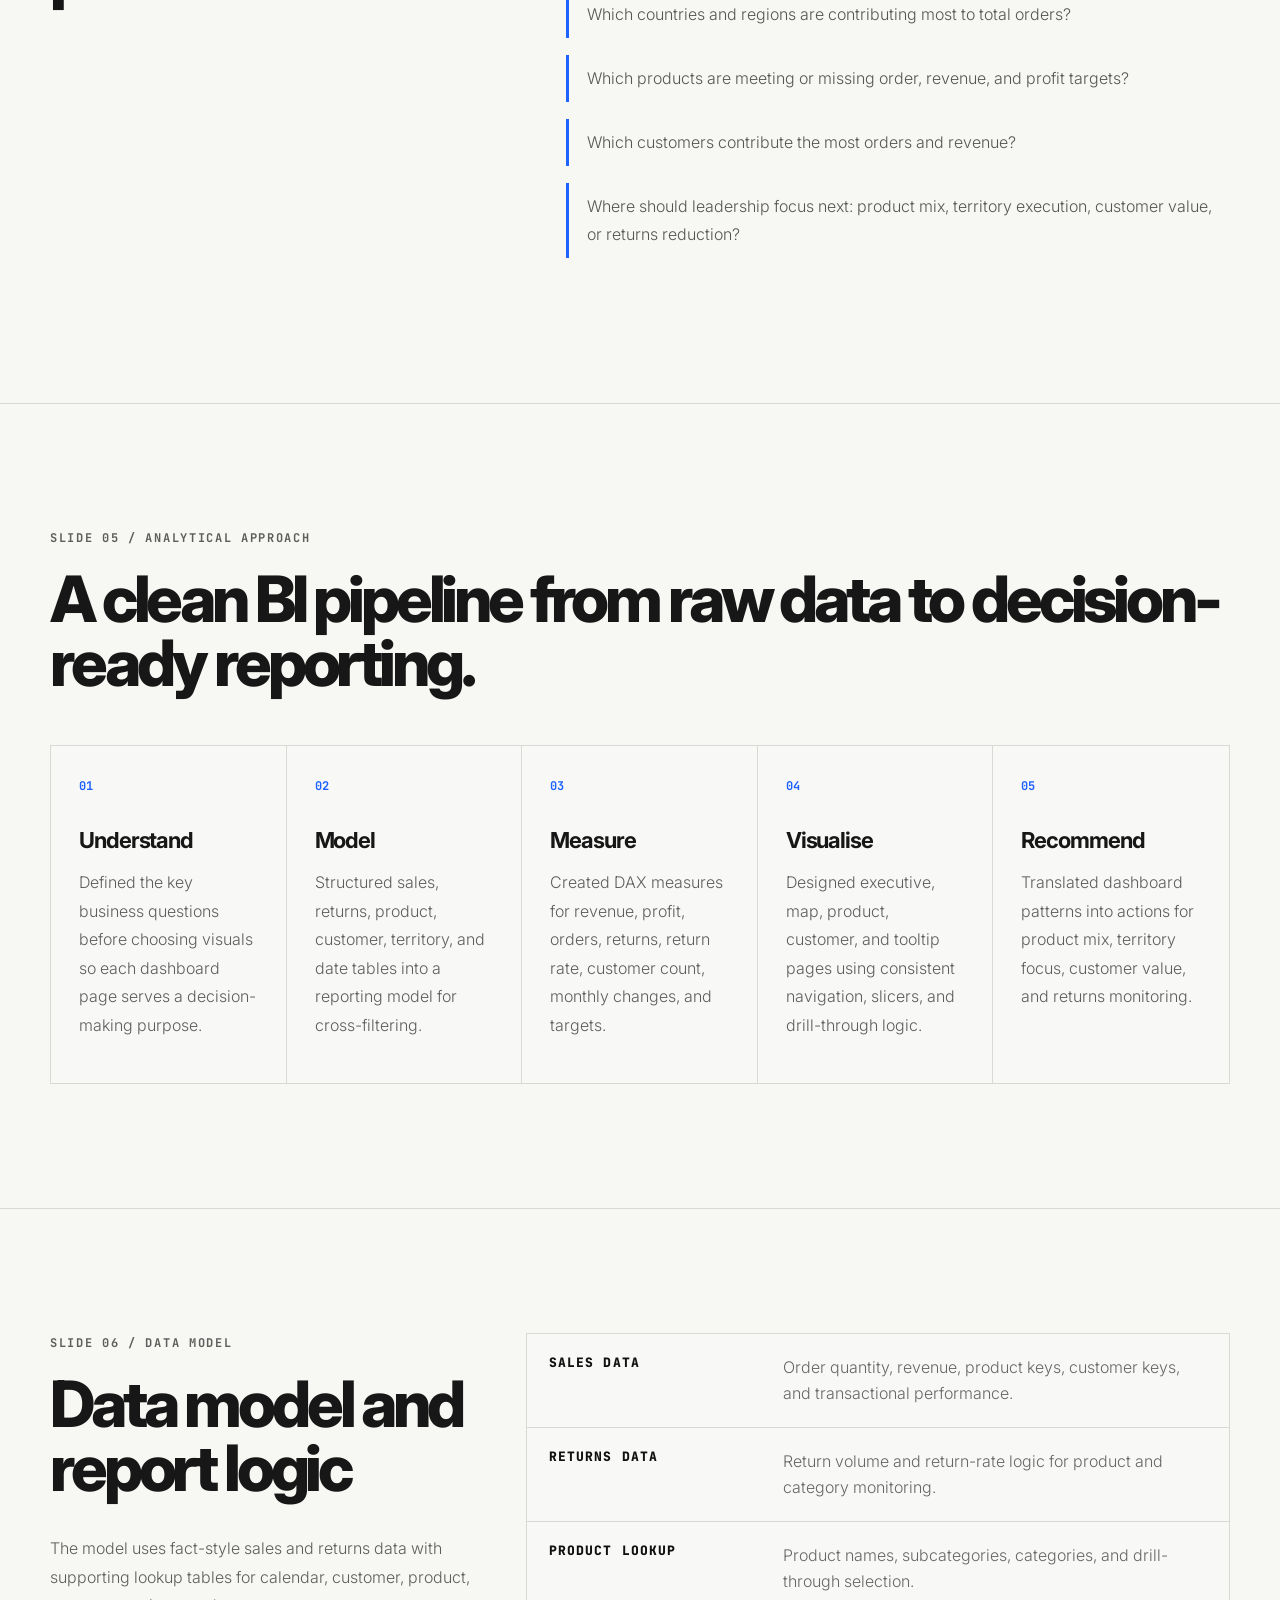
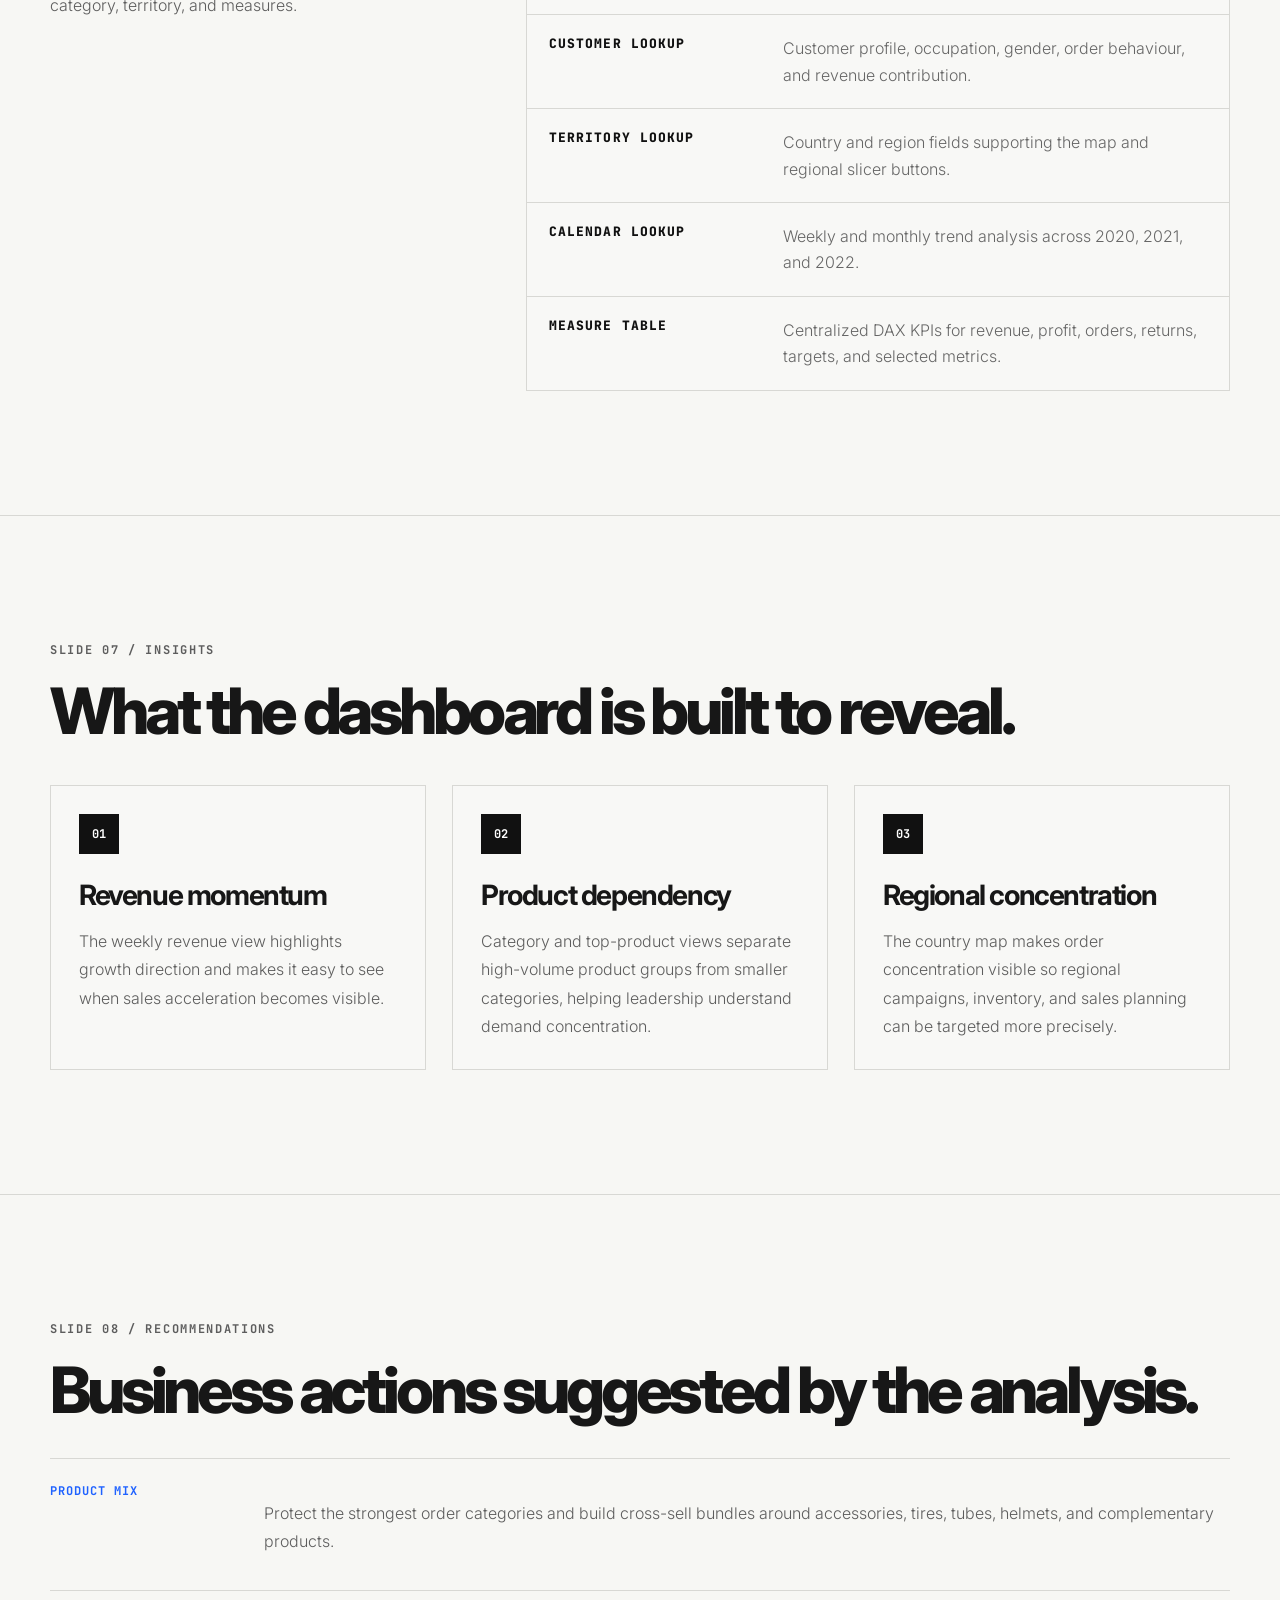
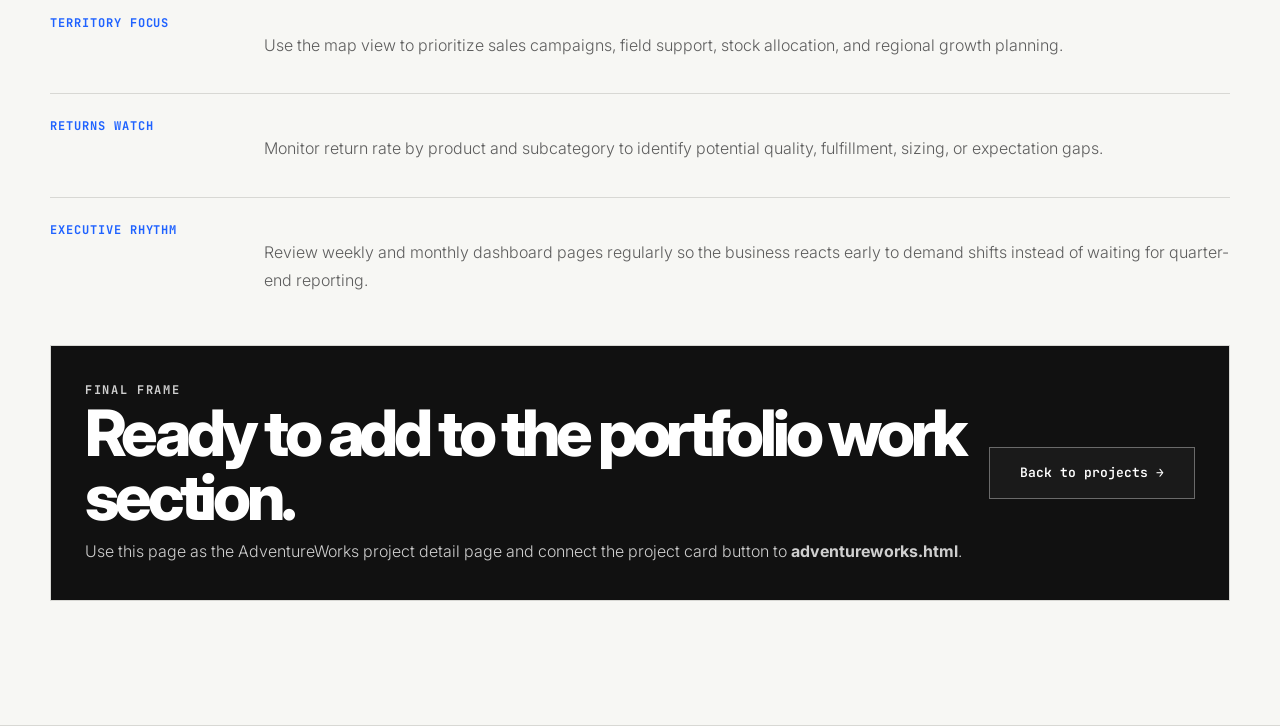
==== commit a4881c2b: "adventureworks" ====
--- a/adventureworks.html
+++ b/adventureworks.html
@@ -52,7 +52,7 @@
         <aside class="aw-hero-preview reveal" aria-label="AdventureWorks Power BI dashboard preview">
           <div class="aw-screen">
             <div class="aw-screen-bar"><span>// exec.dashboard</span><span class="aw-dots"><i></i><i></i><i></i></span></div>
-            <img src="assets/adventureworks-exec-dashboard.png" alt="AdventureWorks executive dashboard with revenue, profit, orders, return rate, weekly revenue trend, orders by category and top products." />
+            <img src="images/adventureworks-exec-dashboard.png" alt="AdventureWorks executive dashboard with revenue, profit, orders, return rate, weekly revenue trend, orders by category and top products." />
           </div>
           <div class="aw-preview-metrics" aria-label="Dashboard KPI summary">
             <div><b>$24.9M</b><span>Total Revenue</span></div>
@@ -102,7 +102,7 @@
         <h2 class="reveal">Executive sales cockpit.</h2>
         <article class="aw-image-showcase featured reveal">
           <div class="aw-image-wrap">
-            <img src="assets/adventureworks-exec-dashboard.png" alt="AdventureWorks executive Power BI dashboard showing KPI cards, weekly revenue, orders by category, top products and monthly metrics." />
+            <img src="images/adventureworks-exec-dashboard.png" alt="AdventureWorks executive Power BI dashboard showing KPI cards, weekly revenue, orders by category, top products and monthly metrics." />
           </div>
           <div class="aw-shot-caption">
             <div>
@@ -121,19 +121,19 @@
         <h2 class="reveal">Dashboard pages converted into a portfolio story.</h2>
         <div class="aw-page-grid">
           <article class="aw-page-card reveal">
-            <div class="aw-image-wrap"><img src="assets/adventureworks-map.png" alt="AdventureWorks Power BI map showing total orders by country with region buttons." /></div>
+            <div class="aw-image-wrap"><img src="images/adventureworks-map.png" alt="AdventureWorks Power BI map showing total orders by country with region buttons." /></div>
             <div class="aw-shot-caption"><h3>Map View</h3><p>Country-level order distribution with region buttons for Europe, North America, and Pacific. Useful for territory planning and market concentration checks.</p></div>
           </article>
           <article class="aw-page-card reveal">
-            <div class="aw-image-wrap"><img src="assets/adventureworks-product-detail.png" alt="AdventureWorks product detail report page with product selection, target gauges, adjusted profit and returns trend charts." /></div>
+            <div class="aw-image-wrap"><img src="images/adventureworks-product-detail.png" alt="AdventureWorks product detail report page with product selection, target gauges, adjusted profit and returns trend charts." /></div>
             <div class="aw-shot-caption"><h3>Product Detail</h3><p>Product drill-through page showing order, revenue, and profit target gauges, price adjustment, adjusted profit trend, and selected product metrics.</p></div>
           </article>
           <article class="aw-page-card reveal">
-            <div class="aw-image-wrap"><img src="assets/adventureworks-customer-detail.png" alt="AdventureWorks customer detail page showing customers, average revenue per customer, customer mix, top customers and selected customer details." /></div>
+            <div class="aw-image-wrap"><img src="images/adventureworks-customer-detail.png" alt="AdventureWorks customer detail page showing customers, average revenue per customer, customer mix, top customers and selected customer details." /></div>
             <div class="aw-shot-caption"><h3>Customer Detail</h3><p>Customer analytics page for total customers, average revenue per customer, occupation mix, gender mix, top customers by orders, year slicers, and highest revenue customer.</p></div>
           </article>
           <article class="aw-page-card reveal">
-            <div class="aw-image-wrap"><img src="assets/adventureworks-tooltip.png" alt="AdventureWorks Power BI tooltip page showing total orders, profit, revenue, returns and orders by day." /></div>
+            <div class="aw-image-wrap"><img src="images/adventureworks-tooltip.png" alt="AdventureWorks Power BI tooltip page showing total orders, profit, revenue, returns and orders by day." /></div>
             <div class="aw-shot-caption"><h3>Tooltip Page</h3><p>Custom tooltip report page that gives compact context on total orders, profit, revenue, returns, and order movement over time.</p></div>
           </article>
         </div>
--- a/styles.css
+++ b/styles.css
@@ -318,4 +318,100 @@
   #activities .activity-card-v2 {
     min-height: 160px;
   }
-}+}
+
+/* AdventureWorks Power BI case page additions — designed to sit on top of the existing portfolio CSS */
+.case-study-page .nav a[href="index.html#work"]{color:#111}
+.aw-hero-preview{
+  border:1px solid var(--line);
+  background:rgba(255,255,255,.28);
+  padding:24px;
+  position:relative;
+  box-shadow:0 24px 70px rgba(0,0,0,.045);
+}
+.aw-hero-preview:before{
+  content:"// powerbi.report.preview";
+  position:absolute;
+  top:-13px;
+  left:20px;
+  background:var(--bg);
+  padding:0 8px;
+  font:700 11px var(--mono);
+  letter-spacing:.08em;
+  color:#888;
+}
+.aw-screen{
+  border:1px solid #1f1f1f;
+  background:#111;
+  overflow:hidden;
+}
+.aw-screen-bar{
+  height:32px;
+  display:flex;
+  align-items:center;
+  justify-content:space-between;
+  padding:0 12px;
+  background:#171717;
+  border-bottom:1px solid rgba(255,255,255,.10);
+  color:#aaa;
+  font:600 10px var(--mono);
+  letter-spacing:.08em;
+  text-transform:uppercase;
+}
+.aw-dots{display:flex;gap:7px;align-items:center}
+.aw-dots i{width:8px;height:8px;border-radius:50%;display:block;background:#747474}
+.aw-dots i:nth-child(2){background:#999}.aw-dots i:nth-child(3){background:#20ddd8}
+.aw-screen img{display:block;width:100%;aspect-ratio:16/9;object-fit:cover;object-position:top left;background:#fff}
+.aw-preview-metrics{display:grid;grid-template-columns:repeat(4,1fr);gap:1px;border:1px solid var(--line);background:var(--line);margin-top:18px}
+.aw-preview-metrics div{background:var(--bg);padding:16px 12px;min-height:94px}
+.aw-preview-metrics b{display:block;color:#111;font-size:28px;line-height:1;letter-spacing:-.06em;font-weight:800}
+.aw-preview-metrics span{display:block;margin-top:8px;font:700 10px/1.5 var(--mono);color:#777;text-transform:uppercase}
+.aw-image-showcase{
+  border:1px solid var(--line);
+  background:rgba(255,255,255,.22);
+  padding:22px;
+  position:relative;
+}
+.aw-image-showcase.featured{padding:28px;background:rgba(255,255,255,.30)}
+.aw-image-wrap{border:1px solid #1d1d1d;background:#111;overflow:hidden;position:relative}
+.aw-image-wrap img{display:block;width:100%;height:auto;background:#fff}
+.aw-image-wrap:after{
+  content:"dashboard screenshot";
+  position:absolute;
+  right:12px;
+  bottom:12px;
+  padding:7px 9px;
+  background:#111;
+  color:#fff;
+  font:700 10px var(--mono);
+  letter-spacing:.08em;
+  text-transform:uppercase;
+  opacity:.86;
+}
+.aw-shot-caption{display:flex;align-items:flex-start;justify-content:space-between;gap:24px;padding-top:18px}
+.aw-shot-caption h3{margin:0 0 8px}
+.aw-shot-caption p{margin:0;color:#606060;line-height:1.75}
+.aw-badge{font:700 11px var(--mono);color:#fff;background:#777;padding:7px 9px;white-space:nowrap;text-transform:uppercase}
+.aw-badge.blue{background:var(--blue)}.aw-badge.black{background:#111}.aw-badge.orange{background:var(--orange)}
+.aw-page-grid{display:grid;grid-template-columns:repeat(2,1fr);gap:28px;margin-top:34px}
+.aw-page-card{border:1px solid var(--line);background:rgba(255,255,255,.22);padding:18px;transition:.25s ease}
+.aw-page-card:hover{transform:translateY(-5px);border-color:var(--blue);box-shadow:0 20px 55px rgba(0,0,0,.06)}
+.aw-page-card .aw-image-wrap img{aspect-ratio:16/9;object-fit:cover;object-position:top left}
+.aw-page-card .aw-shot-caption{display:block;padding-top:16px}
+.aw-page-card .aw-shot-caption p{font-size:14px}
+.aw-metric-strip{display:grid;grid-template-columns:repeat(5,1fr);gap:1px;border:1px solid var(--line);background:var(--line);margin-top:36px}
+.aw-metric-strip div{background:var(--bg);padding:24px 18px}
+.aw-metric-strip b{display:block;font-size:30px;line-height:1;letter-spacing:-.06em}.aw-metric-strip span{display:block;margin-top:10px;font:700 10px/1.55 var(--mono);color:#777;text-transform:uppercase}
+.aw-model-list{border:1px solid var(--line);background:rgba(255,255,255,.20)}
+.aw-model-row{display:grid;grid-template-columns:210px 1fr;gap:24px;padding:20px 22px;border-bottom:1px solid var(--line)}
+.aw-model-row:last-child{border-bottom:0}.aw-model-row b{font:800 13px var(--mono);letter-spacing:.08em;text-transform:uppercase;color:#111}.aw-model-row span{color:#666;line-height:1.65}
+.aw-link-card{display:grid;grid-template-columns:1fr auto;gap:24px;align-items:center;border:1px solid var(--line);background:#111;color:#fff;padding:34px;margin-top:34px}
+.aw-link-card h2{color:#fff;margin-bottom:8px}.aw-link-card p{color:#cfcfcf;margin:0}.aw-link-card .btn.secondary{color:#fff;border-color:rgba(255,255,255,.35);background:rgba(255,255,255,.04)}
+.aw-small-note{font:600 12px var(--mono);color:#888;margin-top:16px;line-height:1.7}
+@media(max-width:980px){
+  .aw-preview-metrics,.aw-metric-strip,.aw-page-grid{grid-template-columns:1fr}
+  .aw-shot-caption,.aw-link-card,.aw-model-row{display:block}
+  .aw-shot-caption .aw-badge{display:inline-block;margin-top:14px}
+  .aw-model-row b{display:block;margin-bottom:8px}
+  .aw-hero-preview{padding:16px}
+}
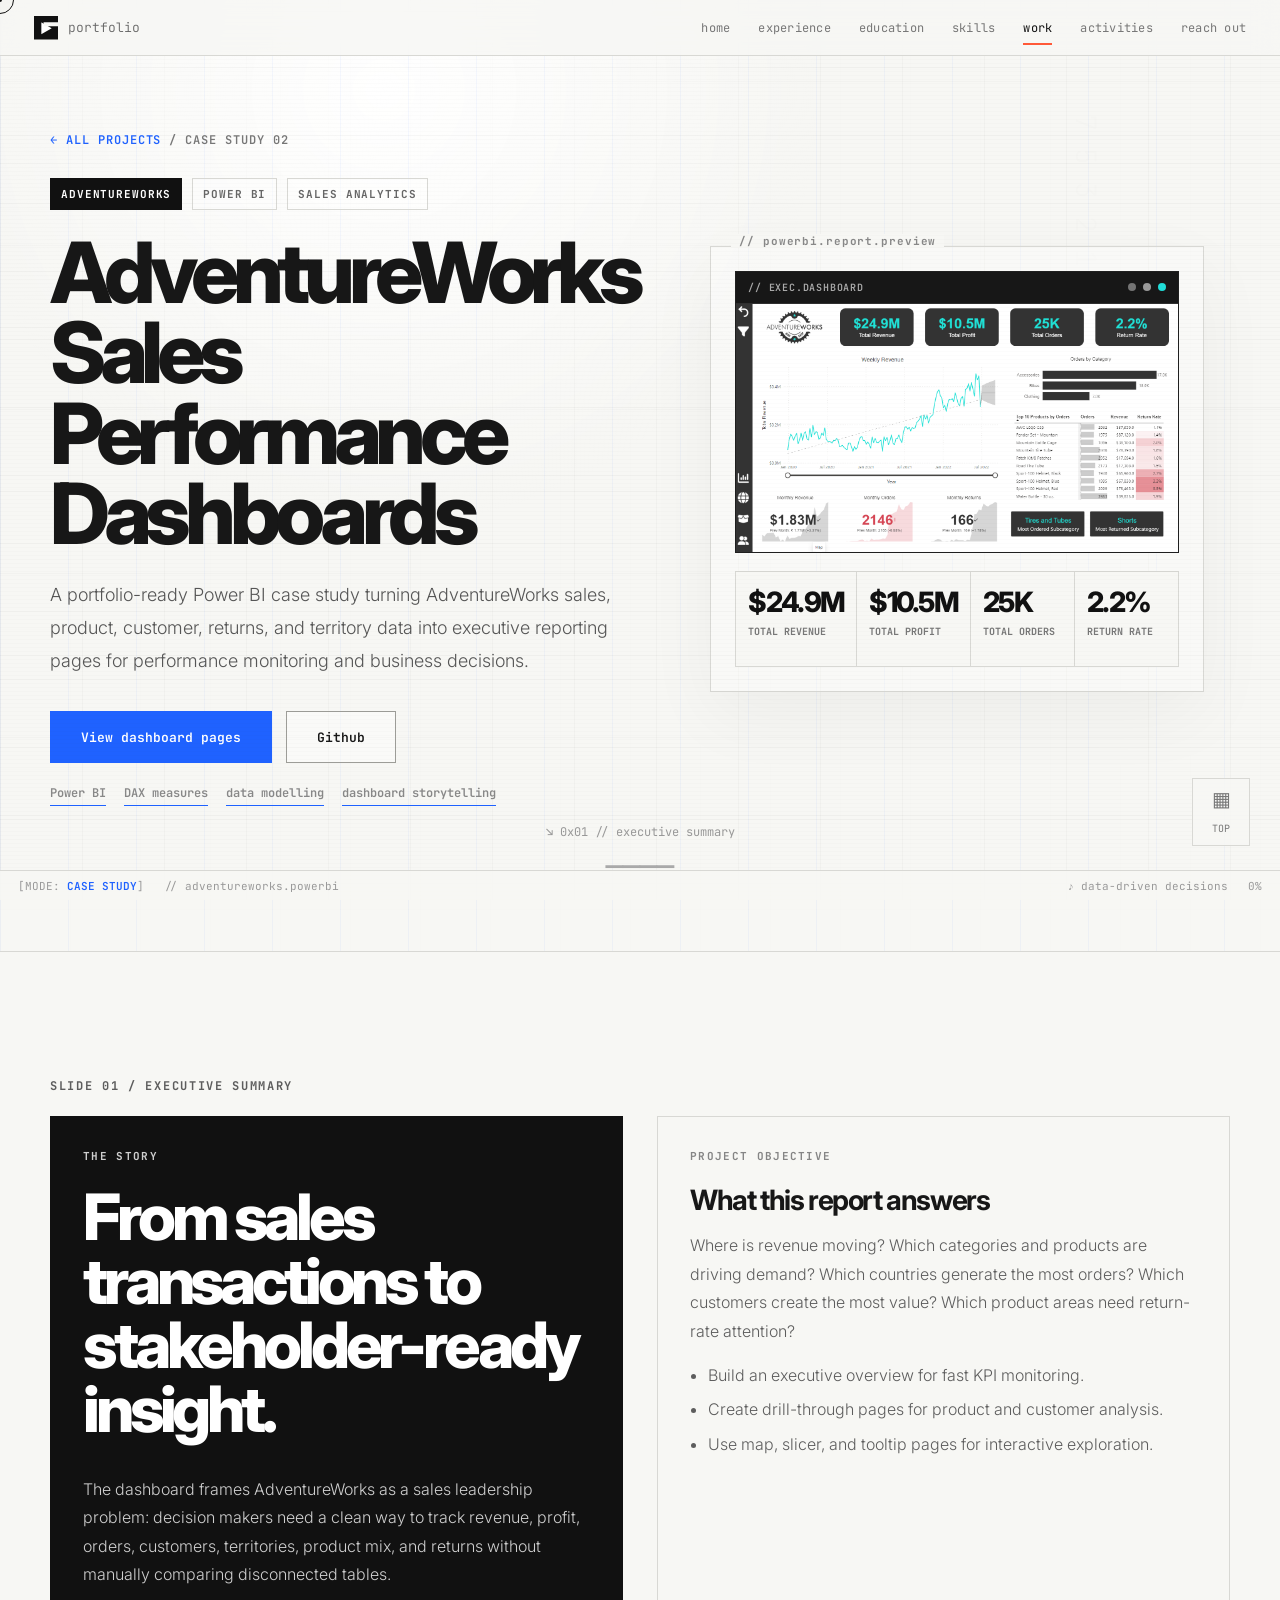
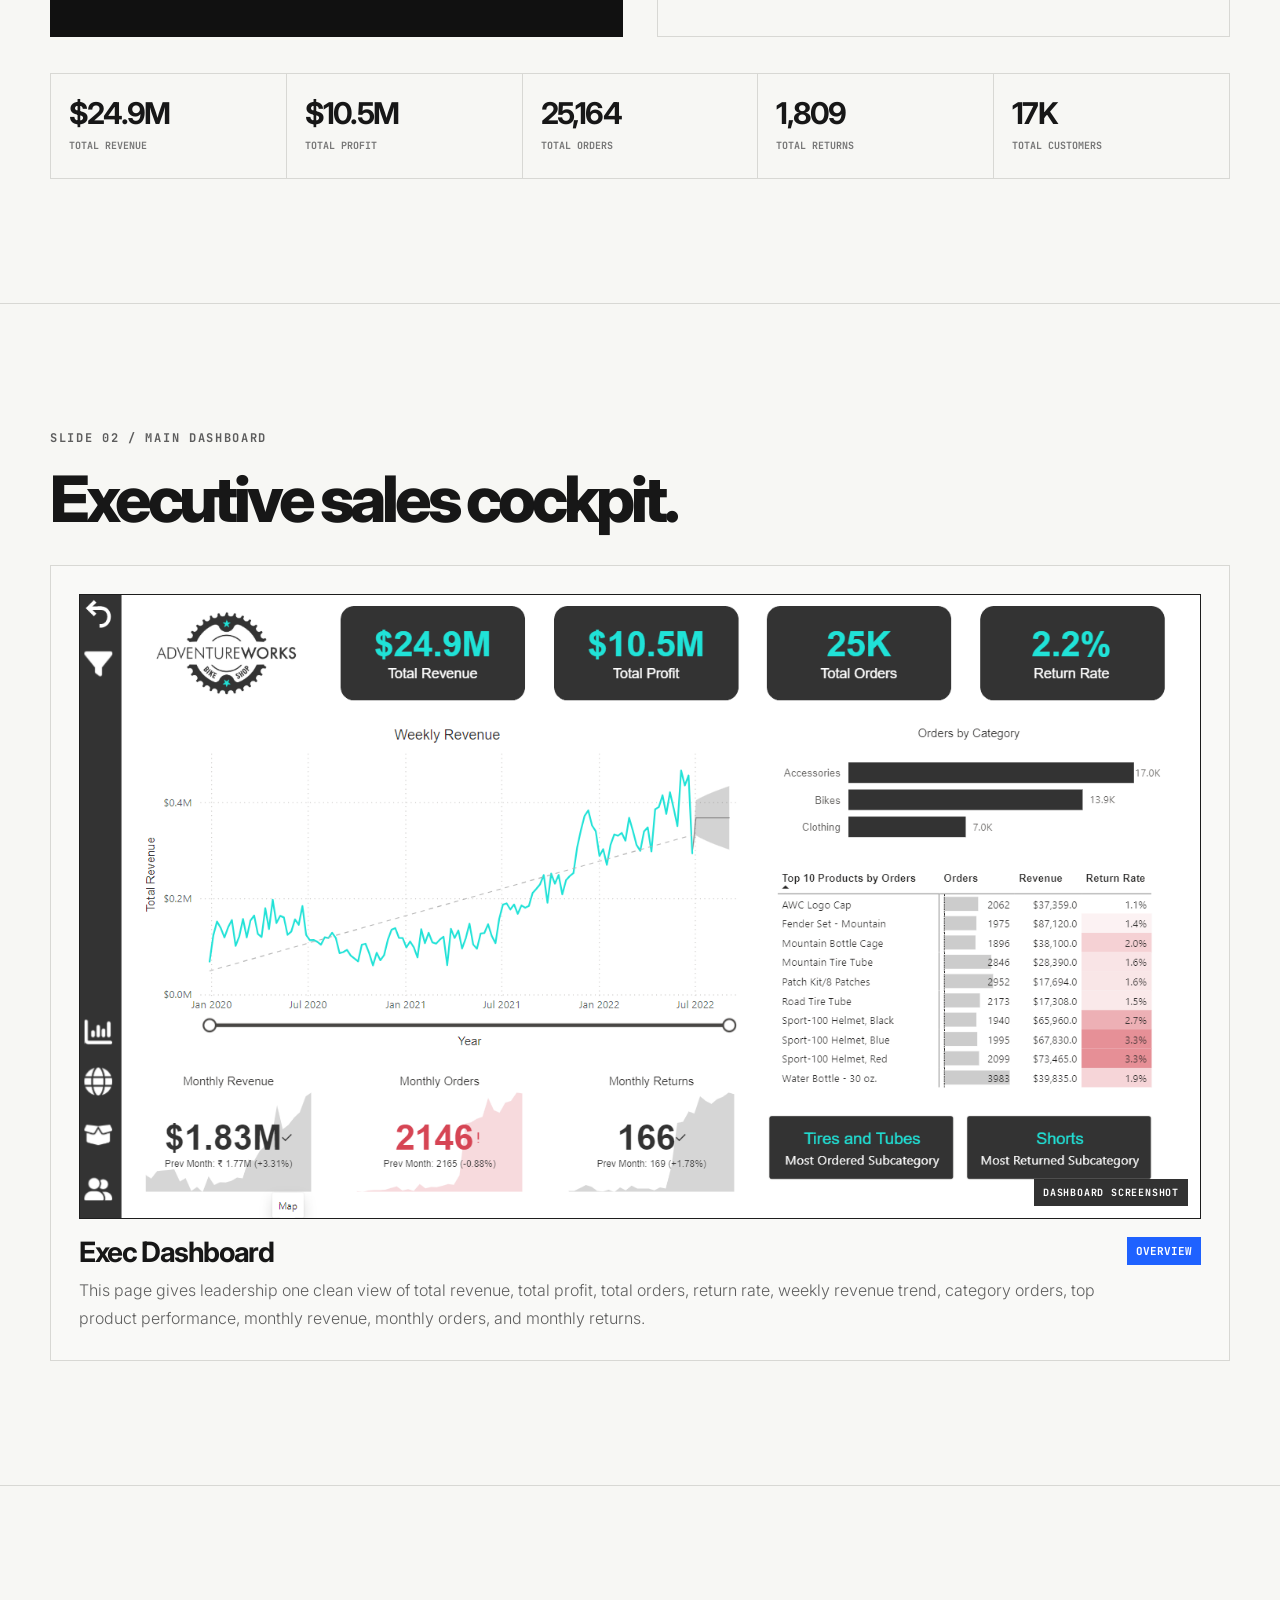
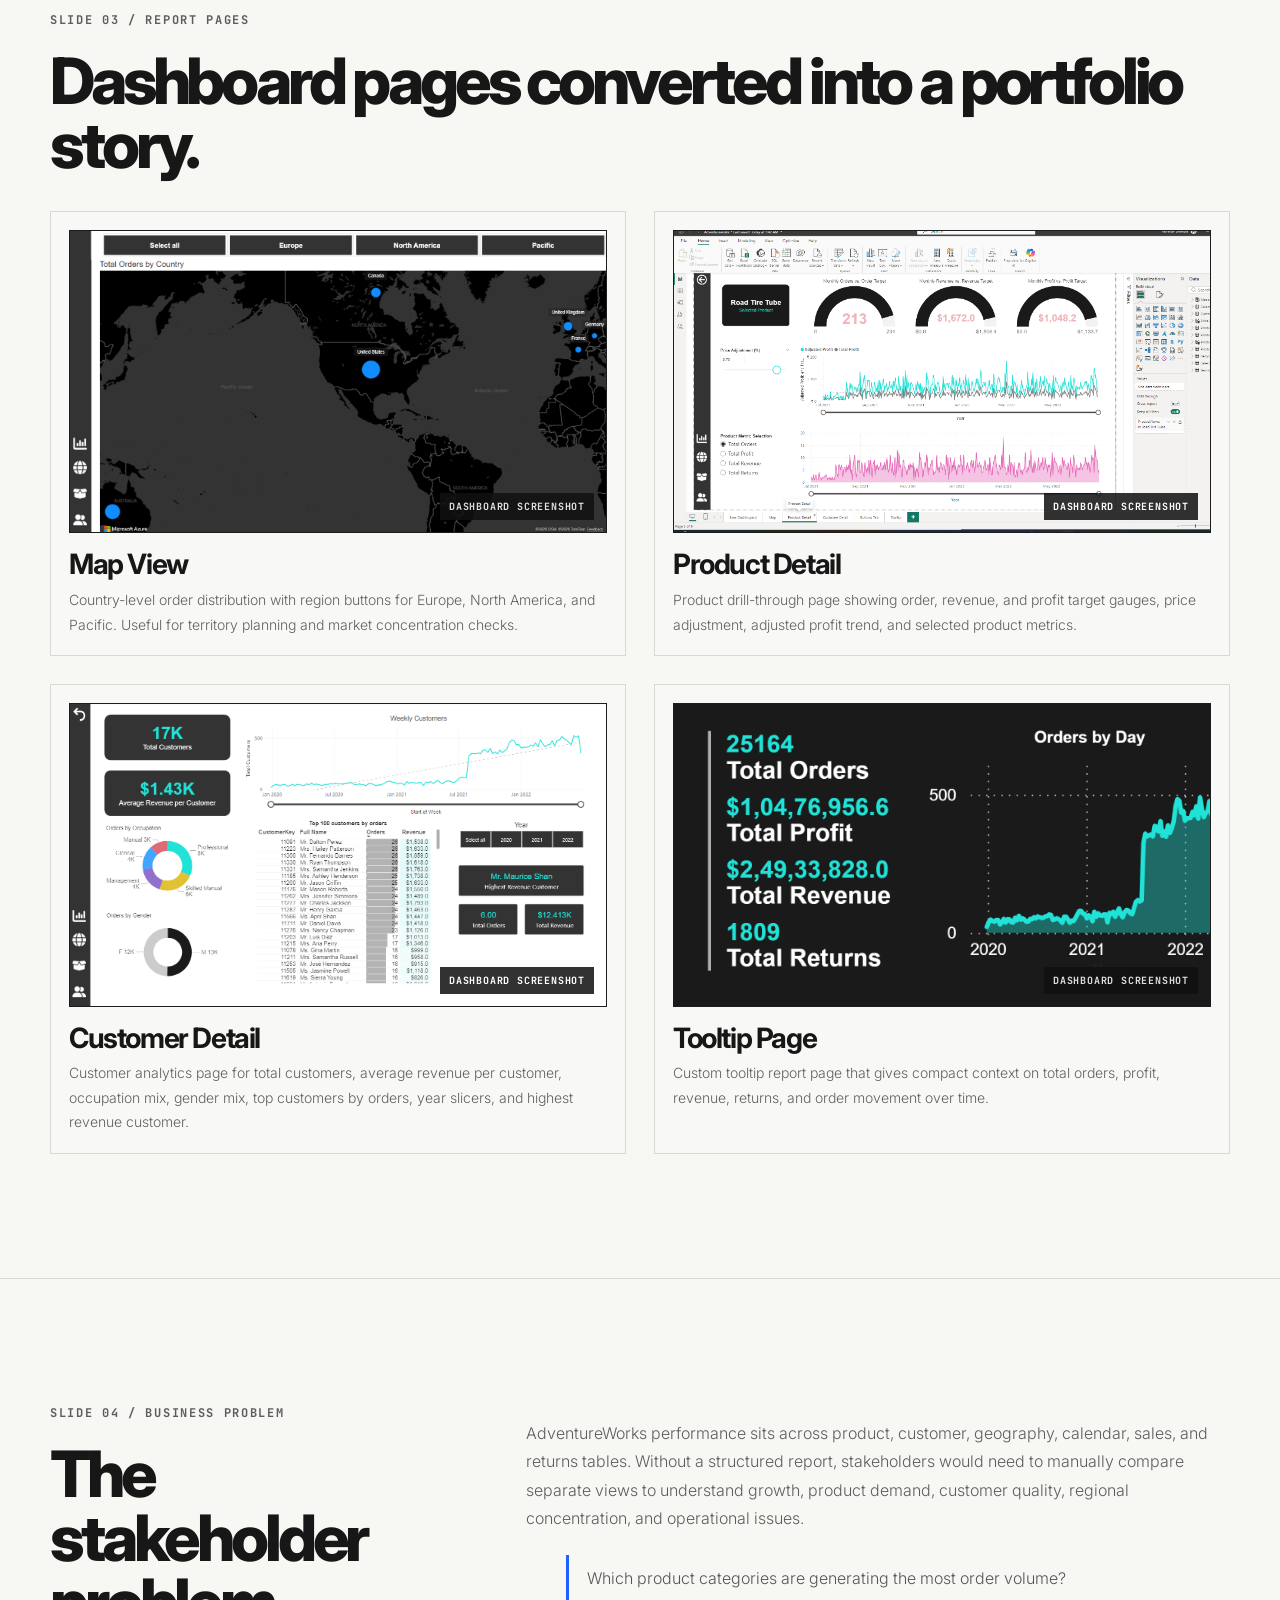
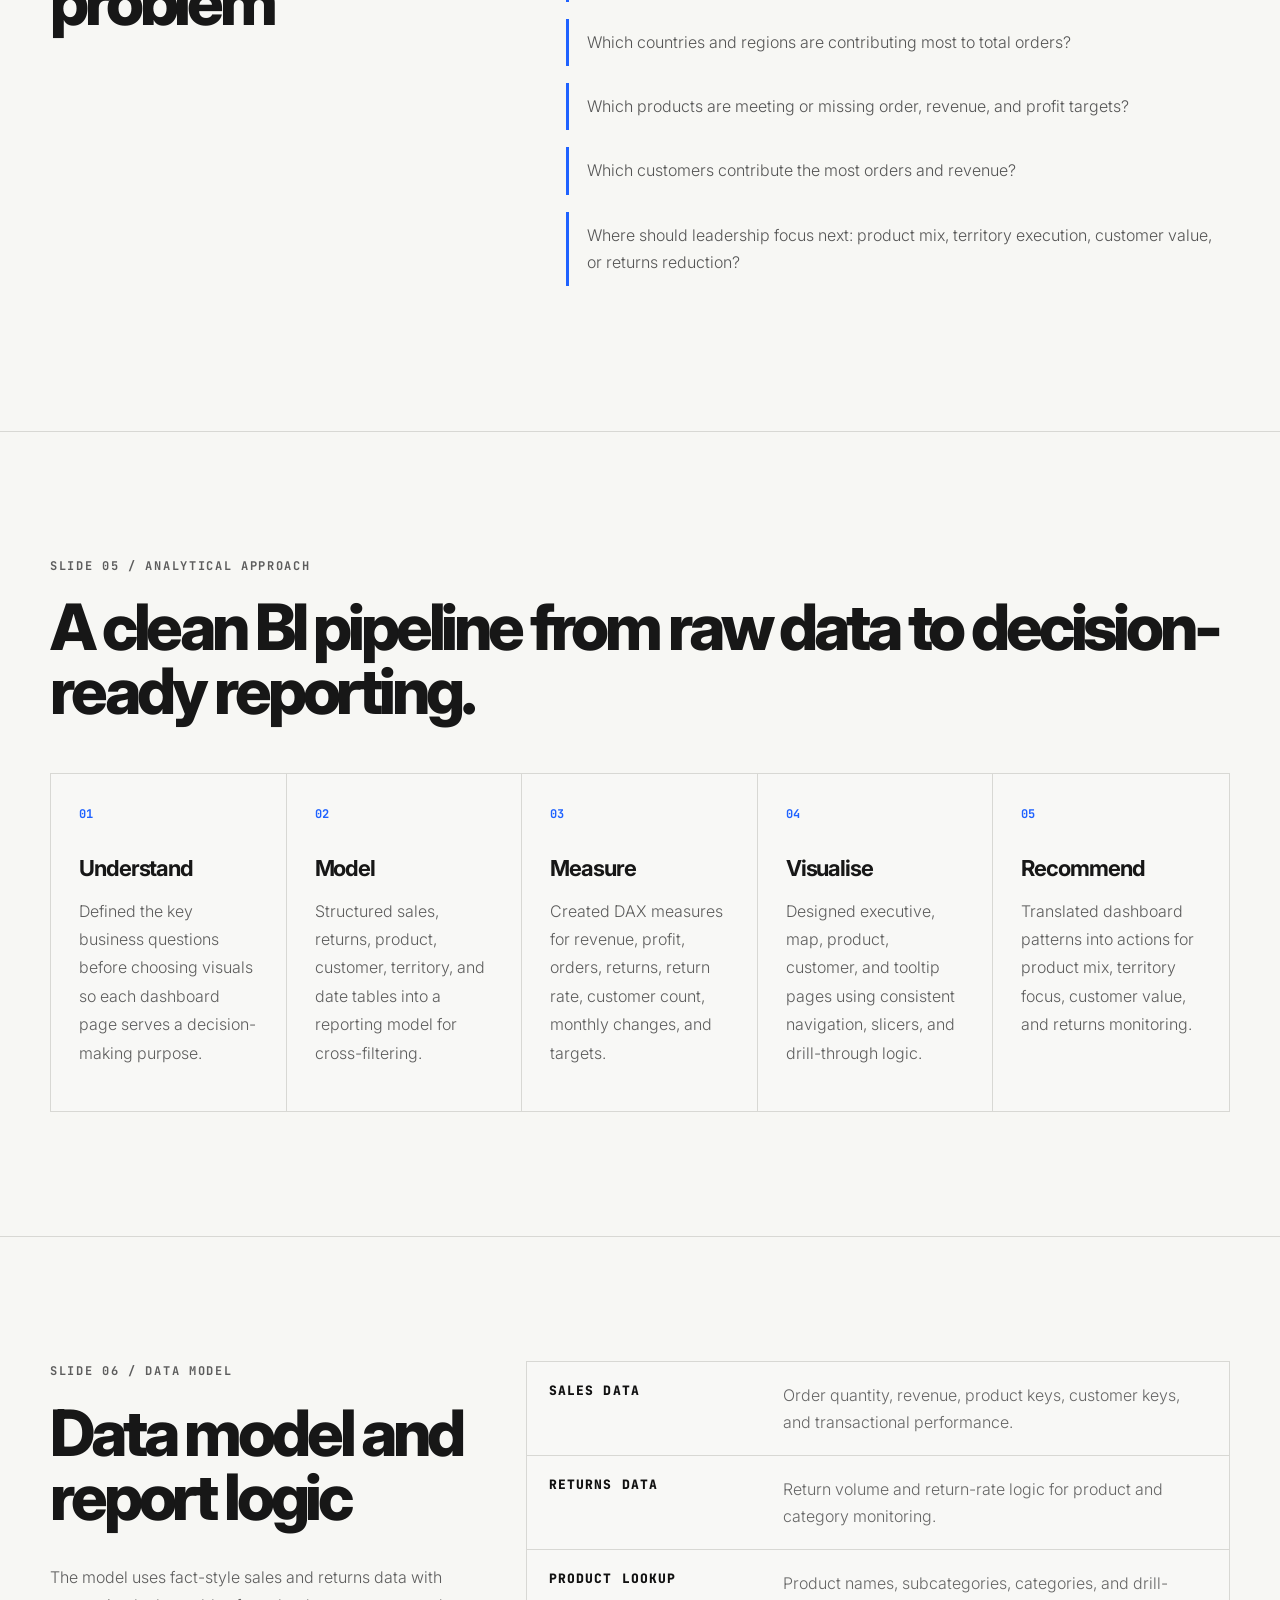
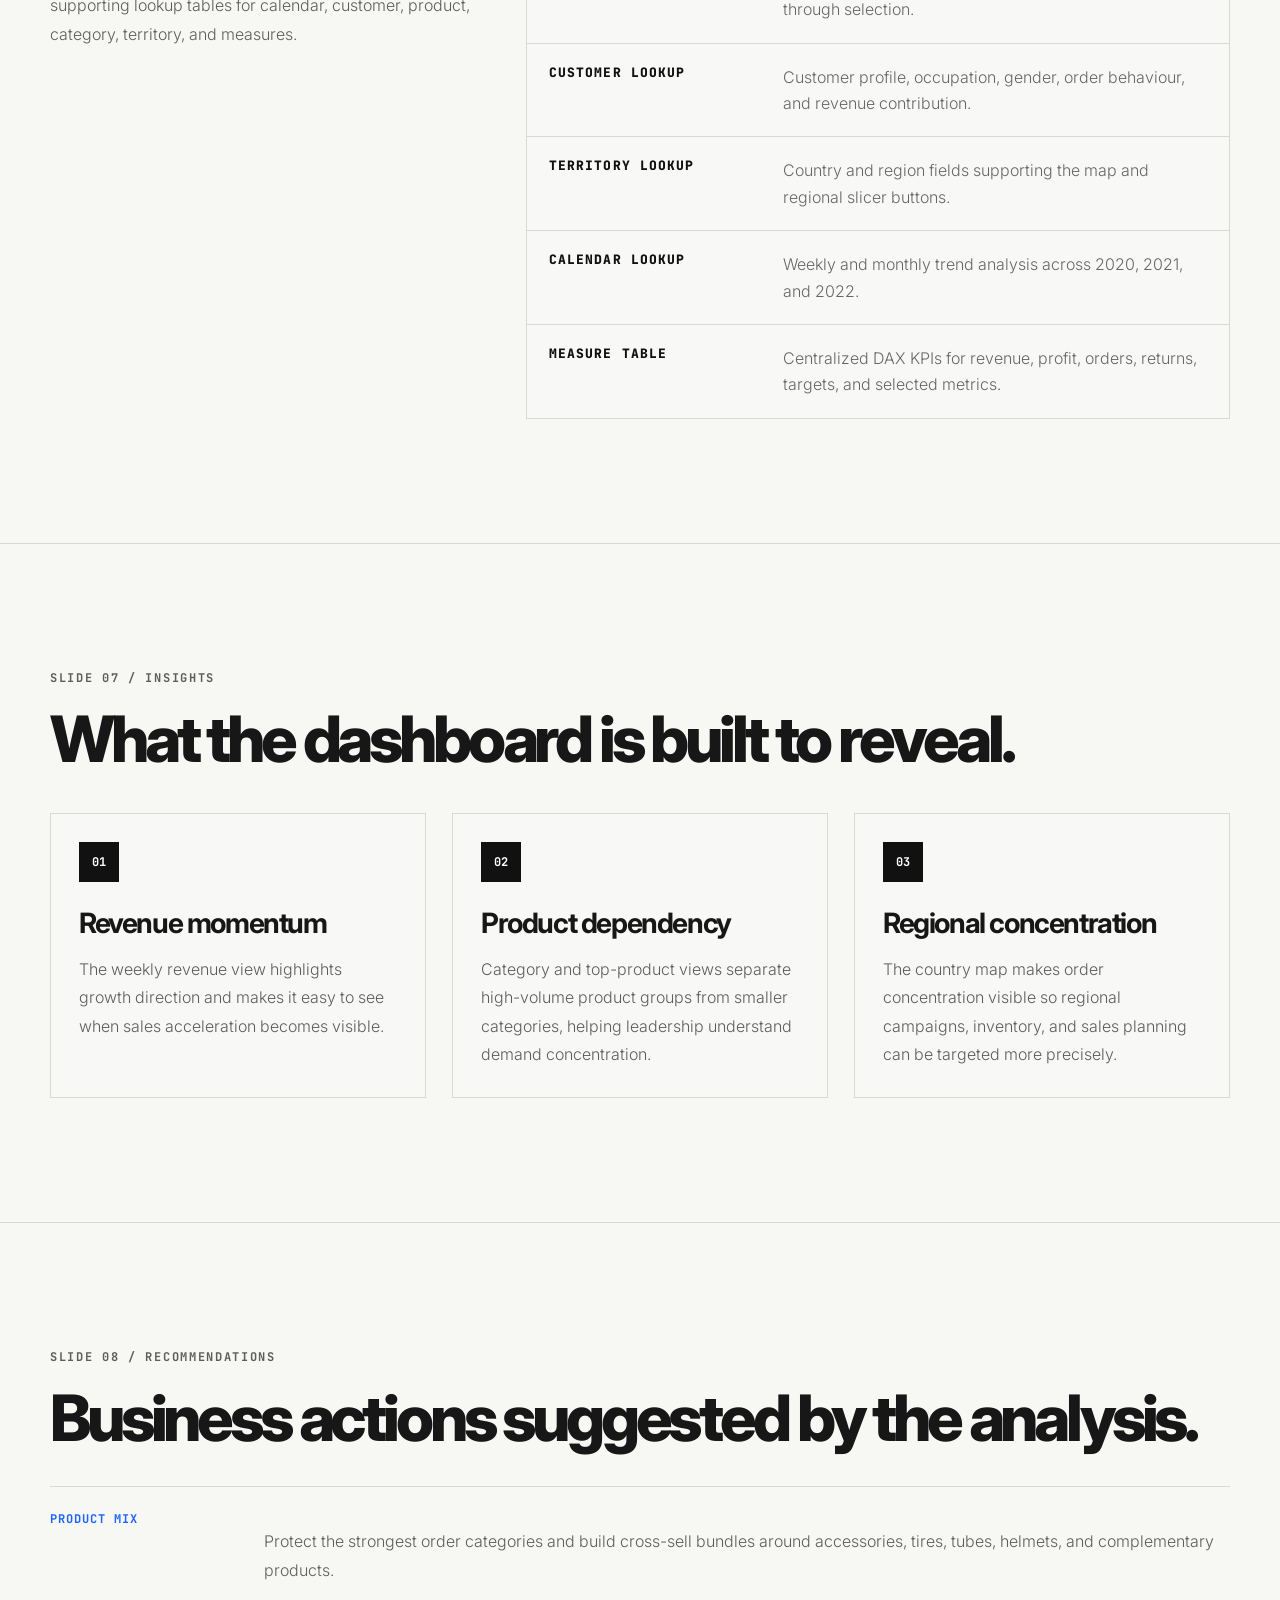
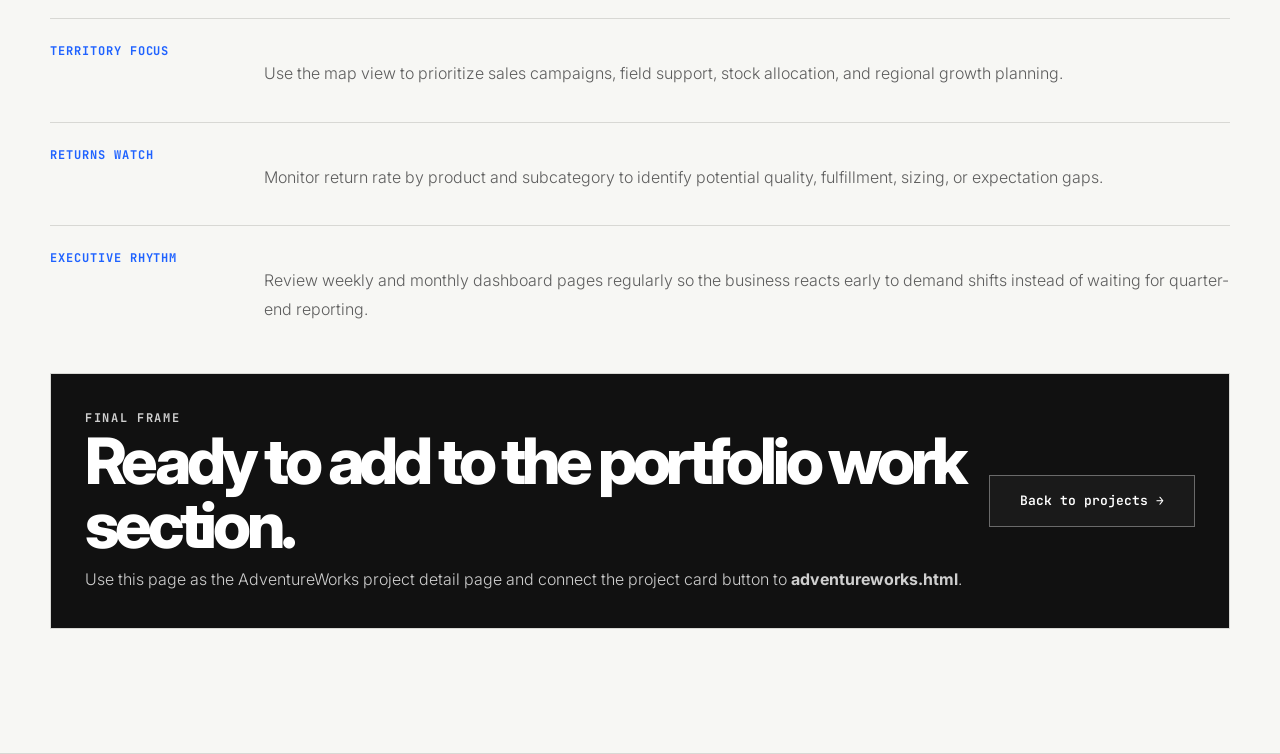
==== commit a36c7639: "github link added" ====
--- a/adventureworks.html
+++ b/adventureworks.html
@@ -42,7 +42,7 @@
           <p class="case-subtitle">A portfolio-ready Power BI case study turning AdventureWorks sales, product, customer, returns, and territory data into executive reporting pages for performance monitoring and business decisions.</p>
           <div class="case-actions">
             <a class="btn primary" href="#dashboard">View dashboard pages</a>
-            <a class="btn secondary" href="#process">See analysis flow</a>
+            <a class="btn secondary" href="https://github.com/dhimanabhinav69/adventureworks">Github</a>
           </div>
           <div class="code-strip">
             <span>Power BI</span><span>DAX measures</span><span>data modelling</span><span>dashboard storytelling</span>
